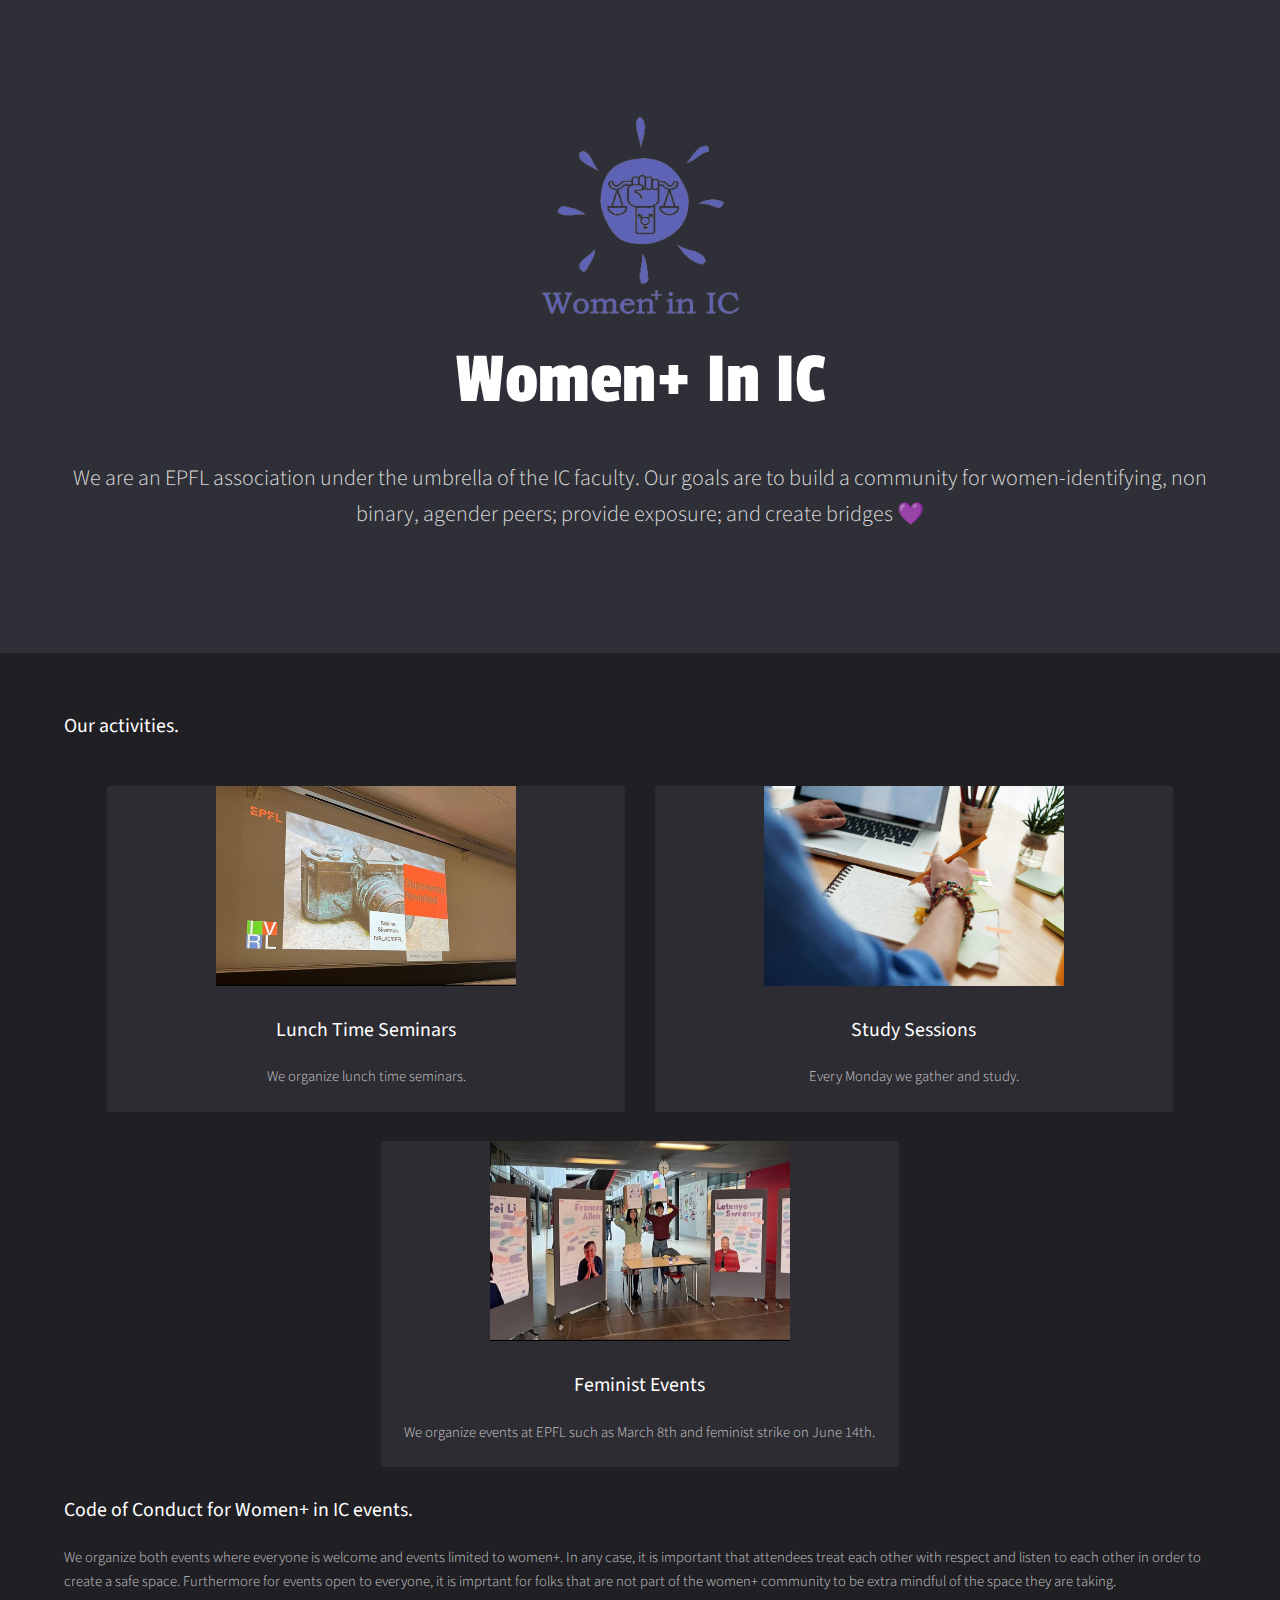
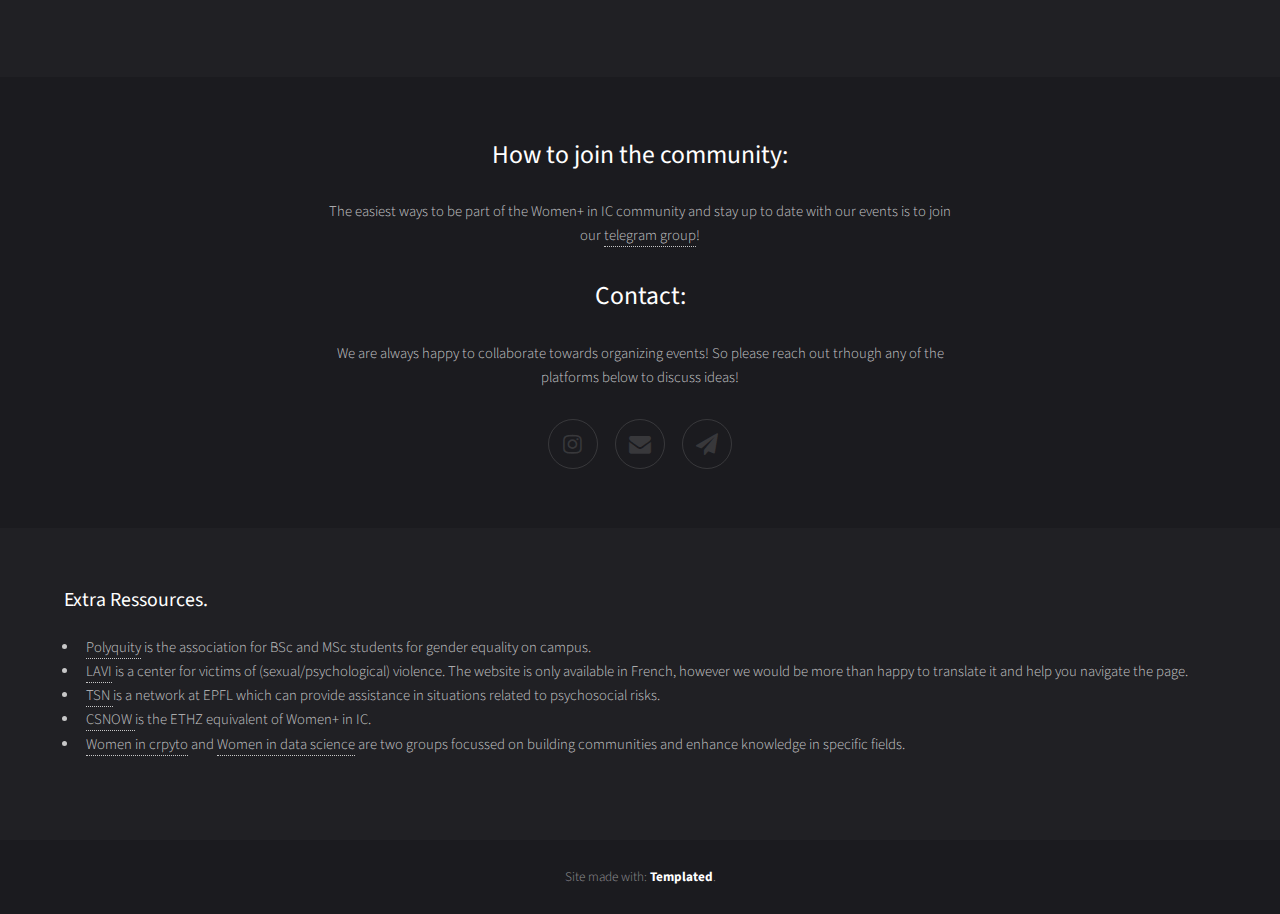
==== index.html @ 02fed432 "Update index.html" ====
<!DOCTYPE HTML>
<html><head>
	<title>Women+InIC</title><meta charset="utf-8"><meta name="robots" content="index, follow, max-image-preview:large, max-snippet:-1, max-video-preview:-1"><meta name="viewport" content="width=device-width, initial-scale=1"><link rel="stylesheet" href="assets/css/main.css"><link rel="icon" href="/images/logo_clear.png"></head><body id="top">

			<!-- Banner -->
			<!--
				To use a video as your background, set data-video to the name of your video without
				its extension (eg. images/banner). Your video must be available in both .mp4 and .webm
				formats to work correctly.
			-->
				<section id="banner"><div class="inner"> <!--"images/banner_wic"-->
						<header>
							<img src="images/logo_clear.png" alt="" width="200" height="200"> 
							<h1> Women+ In IC </h1>
							
							</br>
							<p>We are an EPFL association under the umbrella of the IC faculty. Our goals are to build a community for women-identifying, non binary, agender peers; provide exposure; and create bridges 💜<br></p>
						</header>
					</div>
				</section>
				
				<div id="main">
					<div class="inner">
						<h3>Our activities.</h3>
						</br>

						<div class="thumbnails">

							<div class="box">
								<img src="images/seminar.jpg" alt="" width="300" height="200">
								<div class="inner">
									<h3>Lunch Time Seminars</h3>
									<p>We organize lunch time seminars.</p>
								</div>
							</div>

							<div class="box">
								<img src="images/study.jpg" alt="" width="300" height="200">
								<div class="inner">
									<h3>Study Sessions</h3>
									<p>Every Monday we gather and study.</p>
								</div>
							</div>

							<div class="box">
								<img src="images/march8.jpg" alt="" width="300" height="200">
								<div class="inner">
									<h3>Feminist Events</h3>
									<p>We organize events at EPFL such as March 8th and feminist strike on June 14th.</p>
								</div>
							</div>
						</div>
					</div>
					<div class="inner">
						<h3>Code of Conduct for Women+ in IC events.</h3>
						<p>We organize both events where everyone is welcome and events limited to women+.
							In any case, it is important that attendees treat each other with respect and listen to each other in order to create a safe space.
							Furthermore for events open to everyone, it is imprtant for folks that are not part of the women+ community to be extra mindful of the space they are taking.</p>
						</br>
					</div>
				</div>

			<!-- Footer -->
				<footer id="footer"><div class="inner">
						<h2>How to join the community:</h2>
						<p>The easiest ways to be part of the Women+ in IC community and stay up to date with our events is to join our <a href=""> telegram group</a>!</p>

						<h2>Contact:</h2>						
						<p>We are always happy to collaborate towards organizing events! So please reach out trhough any of the platforms below to discuss ideas!</p>

						<ul class="icons">
							<li><a href="https://www.instagram.com/wic_epfl/" class="icon fa-instagram"><span class="label">Instagram</span></a></li>
							<li><a href="mailto:WomenInIC_committee@groupes.epfl.ch" class="icon fa-envelope"><span class="label">Email</span></a></li>
							<li><a href="https://t.me/women_in_ic" class="icon fa-paper-plane"><span class="label">Telegram</span></a></li>
						</ul></div>
				</footer>
			
			<div id="main">
				<div class="inner">
					<h3>Extra Ressources.</h3>
					<ul>
						<li>
							<a href="https://www.youtube.com/@polyquityepfl154/featured"> Polyquity</a> is the association for BSc and MSc students for gender equality on campus. 

						</li>
						<li>
							<a href="https://www.lausanne.ch/vie-pratique/aides-assurances-sociales/prestations-sociales/profa-centre-consultation-lavi.html"> LAVI</a> is a center for victims of (sexual/psychological) violence. The website is only available in French, however we would be more than happy to translate it and help you navigate the page.
						</li>
						<li>
							<a href="https://www.epfl.ch/about/respect/trust-and-support-network/"> TSN </a> is a network at EPFL which can provide assistance in situations related to psychosocial risks. 
						</li>
						<li>
							<a href="https://csnow.inf.ethz.ch/en/"> CSNOW </a> is the ETHZ equivalent of Women+ in IC.
						</li>
						<li> 
							<a href="https://www.womenincrypto.org/">Women in crpyto</a> and <a href="https://www.widsworldwide.org/">Women in data science</a> are two groups focussed on building communities and enhance knowledge in specific fields. 
						</li>
					</ul>
					
					</br>
				</div>
			</div>

			<div class="copyright">
				Site made with: <a href="https://templated.co/">Templated</a>.
			</div>

		<!-- Scripts -->
			<script src="assets/js/jquery.min.js"></script><script src="assets/js/jquery.scrolly.min.js"></script><script src="assets/js/jquery.poptrox.min.js"></script><script src="assets/js/skel.min.js"></script><script src="assets/js/util.js"></script><script src="assets/js/main.js"></script></body></html>
---- assets/css/main.css ----
@charset "UTF-8";
@import url(font-awesome.min.css);
@import url("https://fonts.googleapis.com/css?family=Source+Sans+Pro:300,400|Passion+One:400");

/*
	Full Motion by TEMPLATED
	templated.co @templatedco
	Released for free under the Creative Commons Attribution 3.0 license (templated.co/license)
*/

/* Reset */

	html, body, div, span, applet, object, iframe, h1, h2, h3, h4, h5, h6, p, blockquote, pre, a, abbr, acronym, address, big, cite, code, del, dfn, em, img, ins, kbd, q, s, samp, small, strike, strong, sub, sup, tt, var, b, u, i, center, dl, dt, dd, ol, ul, li, fieldset, form, label, legend, table, caption, tbody, tfoot, thead, tr, th, td, article, aside, canvas, details, embed, figure, figcaption, footer, header, hgroup, menu, nav, output, ruby, section, summary, time, mark, audio, video {
		margin: 0;
		padding: 0;
		border: 0;
		font-size: 100%;
		font: inherit;
		vertical-align: baseline;
	}
.image.fit img {
	width: 100%;
	height: auto;
}
	article, aside, details, figcaption, figure, footer, header, hgroup, menu, nav, section {
		display: block;
	}

	body {
		line-height: 1;
	}

	ol, ul {
		list-style: none;
	}

	blockquote, q {
		quotes: none;
	}

	blockquote:before, blockquote:after, q:before, q:after {
		content: '';
		content: none;
	}

	table {
		border-collapse: collapse;
		border-spacing: 0;
	}

	body {
		-webkit-text-size-adjust: none;
	}

/* Box Model */

	*, *:before, *:after {
		-moz-box-sizing: border-box;
		-webkit-box-sizing: border-box;
		box-sizing: border-box;
	}

/* Basic */

	@-ms-viewport {
		width: device-width;
	}

	body {
		-ms-overflow-style: scrollbar;
	}

	@media screen and (max-width: 480px) {

		html, body {
			min-width: 320px;
		}

	}

	body {
		background: #202024;
	}

		body.is-loading *, body.is-loading *:before, body.is-loading *:after {
			-moz-animation: none !important;
			-webkit-animation: none !important;
			-ms-animation: none !important;
			animation: none !important;
			-moz-transition: none !important;
			-webkit-transition: none !important;
			-ms-transition: none !important;
			transition: none !important;
		}

/* Type */

	body, input, select, textarea {
		color: rgba(255, 255, 255, 0.75);
		font-family: "Source Sans Pro", sans-serif;
		font-size: 14pt;
		font-weight: 300;
		line-height: 1.65;
	}

		@media screen and (max-width: 1680px) {

			body, input, select, textarea {
				font-size: 11pt;
			}

		}

		@media screen and (max-width: 1280px) {

			body, input, select, textarea {
				font-size: 11pt;
			}

		}

		@media screen and (max-width: 980px) {

			body, input, select, textarea {
				font-size: 12pt;
			}

		}

		@media screen and (max-width: 736px) {

			body, input, select, textarea {
				font-size: 12pt;
			}

		}

		@media screen and (max-width: 480px) {

			body, input, select, textarea {
				font-size: 12pt;
			}

		}

	a {
		-moz-transition: background-color 0.2s ease-in-out, color 0.2s ease-in-out;
		-webkit-transition: background-color 0.2s ease-in-out, color 0.2s ease-in-out;
		-ms-transition: background-color 0.2s ease-in-out, color 0.2s ease-in-out;
		transition: background-color 0.2s ease-in-out, color 0.2s ease-in-out;
		color: rgba(255, 255, 255, 0.75);
		text-decoration: none;
		border-bottom: 1px dotted;
		outline: 0;
	}

		a:hover {
			color: #FFF;
			border: none;
		}

	strong, b {
		color: #fff;
		font-weight: 400;
	}

	em, i {
		font-style: italic;
	}

	p {
		margin: 0 0 2em 0;
	}

	h1, h2, h3, h4, h5, h6 {
		color: #fff;
		font-weight: 400;
		line-height: 1.5;
		margin: 0 0 1em 0;
	}

		h1 a, h2 a, h3 a, h4 a, h5 a, h6 a {
			color: inherit;
			text-decoration: none;
		}

	h2 {
		font-size: 1.75em;
	}

	h3 {
		font-size: 1.35em;
	}

	h4 {
		font-size: 1.1em;
	}

	h5 {
		font-size: 0.9em;
	}

	h6 {
		font-size: 0.7em;
	}

	sub {
		font-size: 0.8em;
		position: relative;
		top: 0.5em;
	}

	sup {
		font-size: 0.8em;
		position: relative;
		top: -0.5em;
	}

	blockquote {
		border-left: solid 4px rgba(144, 144, 144, 0.25);
		font-style: italic;
		margin: 0 0 2em 0;
		padding: 0.5em 0 0.5em 2em;
	}

	code {
		background: rgba(144, 144, 144, 0.075);
		border-radius: 4px;
		border: solid 1px rgba(144, 144, 144, 0.25);
		font-family: "Courier New", monospace;
		font-size: 0.9em;
		margin: 0 0.25em;
		padding: 0.25em 0.65em;
	}

	pre {
		-webkit-overflow-scrolling: touch;
		font-family: "Courier New", monospace;
		font-size: 0.9em;
		margin: 0 0 2em 0;
	}

		pre code {
			display: block;
			line-height: 1.75;
			padding: 1em 1.5em;
			overflow-x: auto;
		}

	hr {
		border: 0;
		border-bottom: solid 1px rgba(144, 144, 144, 0.25);
		margin: 2em 0;
	}

		hr.major {
			margin: 3em 0;
		}

	.align-left {
		text-align: left;
	}

	.align-center {
		text-align: center;
	}

	.align-right {
		text-align: right;
	}

/* Section/Article */

	section.special, article.special {
		text-align: center;
	}

	header p {
		color: rgba(255, 255, 255, 0.5);
		position: relative;
		margin: 0 0 1.5em 0;
	}

	header h2 + p {
		font-size: 1.25em;
		margin-top: -1em;
	}

	header h3 + p {
		font-size: 1.1em;
		margin-top: -0.8em;
	}

	header h4 + p,
	header h5 + p,
	header h6 + p {
		font-size: 0.9em;
		margin-top: -0.6em;
	}

/* Box */

	.thumbnails {
		display: -moz-flex;
		display: -webkit-flex;
		display: -ms-flex;
		display: flex;
		-moz-align-items: stretch;
		-webkit-align-items: stretch;
		-ms-align-items: stretch;
		align-items: stretch;
		-moz-justify-content: center;
		-webkit-justify-content: center;
		-ms-justify-content: center;
		justify-content: center;
		-moz-flex-wrap: wrap;
		-webkit-flex-wrap: wrap;
		-ms-flex-wrap: wrap;
		flex-wrap: wrap;
	}

		.thumbnails .box {
			margin: 0 1em 2em 1em;
			width: 30%;
		}

			@media screen and (max-width: 1280px) {

				.thumbnails .box {
					width: 45%;
				}

			}

			@media screen and (max-width: 736px) {

				.thumbnails .box {
					width: 100%;
				}

			}

/* Form */

	form {
		margin: 0 0 2em 0;
	}

	label {
		color: #fff;
		display: block;
		font-size: 0.9em;
		font-weight: 400;
		margin: 0 0 1em 0;
	}

	input[type="text"],
	input[type="password"],
	input[type="email"],
	input[type="tel"],
	select,
	textarea {
		-moz-appearance: none;
		-webkit-appearance: none;
		-ms-appearance: none;
		appearance: none;
		background: rgba(144, 144, 144, 0.075);
		border-radius: 4px;
		border: none;
		border: solid 1px rgba(144, 144, 144, 0.25);
		color: inherit;
		display: block;
		outline: 0;
		padding: 0 1em;
		text-decoration: none;
		width: 100%;
	}

		input[type="text"]:invalid,
		input[type="password"]:invalid,
		input[type="email"]:invalid,
		input[type="tel"]:invalid,
		select:invalid,
		textarea:invalid {
			box-shadow: none;
		}

		input[type="text"]:focus,
		input[type="password"]:focus,
		input[type="email"]:focus,
		input[type="tel"]:focus,
		select:focus,
		textarea:focus {
			border-color: #ff8686;
			box-shadow: 0 0 0 1px #ff8686;
		}

	.select-wrapper {
		text-decoration: none;
		display: block;
		position: relative;
	}

		.select-wrapper:before {
			content: "";
			-moz-osx-font-smoothing: grayscale;
			-webkit-font-smoothing: antialiased;
			font-family: FontAwesome;
			font-style: normal;
			font-weight: normal;
			text-transform: none !important;
		}

		.select-wrapper:before {
			color: rgba(144, 144, 144, 0.25);
			display: block;
			height: 2.75em;
			line-height: 2.75em;
			pointer-events: none;
			position: absolute;
			right: 0;
			text-align: center;
			top: 0;
			width: 2.75em;
		}

		.select-wrapper select::-ms-expand {
			display: none;
		}

	input[type="text"],
	input[type="password"],
	input[type="email"],
	select {
		height: 2.75em;
	}

	textarea {
		padding: 0.75em 1em;
	}

	input[type="checkbox"],
	input[type="radio"] {
		-moz-appearance: none;
		-webkit-appearance: none;
		-ms-appearance: none;
		appearance: none;
		display: block;
		float: left;
		margin-right: -2em;
		opacity: 0;
		width: 1em;
		z-index: -1;
	}

		input[type="checkbox"] + label,
		input[type="radio"] + label {
			text-decoration: none;
			color: rgba(255, 255, 255, 0.75);
			cursor: pointer;
			display: inline-block;
			font-size: 1em;
			font-weight: 300;
			padding-left: 2.4em;
			padding-right: 0.75em;
			position: relative;
		}

			input[type="checkbox"] + label:before,
			input[type="radio"] + label:before {
				-moz-osx-font-smoothing: grayscale;
				-webkit-font-smoothing: antialiased;
				font-family: FontAwesome;
				font-style: normal;
				font-weight: normal;
				text-transform: none !important;
			}

			input[type="checkbox"] + label:before,
			input[type="radio"] + label:before {
				background: rgba(144, 144, 144, 0.075);
				border-radius: 4px;
				border: solid 1px rgba(144, 144, 144, 0.25);
				content: '';
				display: inline-block;
				height: 1.65em;
				left: 0;
				line-height: 1.58125em;
				position: absolute;
				text-align: center;
				top: 0;
				width: 1.65em;
			}

		input[type="checkbox"]:checked + label:before,
		input[type="radio"]:checked + label:before {
			background: #ff8686;
			border-color: #ff8686;
			color: #ffffff;
			content: '\f00c';
		}

		input[type="checkbox"]:focus + label:before,
		input[type="radio"]:focus + label:before {
			border-color: #ff8686;
			box-shadow: 0 0 0 1px #ff8686;
		}

	input[type="checkbox"] + label:before {
		border-radius: 4px;
	}

	input[type="radio"] + label:before {
		border-radius: 100%;
	}

	::-webkit-input-placeholder {
		color: rgba(255, 255, 255, 0.5) !important;
		opacity: 1.0;
	}

	:-moz-placeholder {
		color: rgba(255, 255, 255, 0.5) !important;
		opacity: 1.0;
	}

	::-moz-placeholder {
		color: rgba(255, 255, 255, 0.5) !important;
		opacity: 1.0;
	}

	:-ms-input-placeholder {
		color: rgba(255, 255, 255, 0.5) !important;
		opacity: 1.0;
	}

	.formerize-placeholder {
		color: rgba(255, 255, 255, 0.5) !important;
		opacity: 1.0;
	}

/* Box */

	.box {
		border-radius: 4px;
		margin-bottom: 2em;
		background: #2c2c32;
		text-align: center;
	}

		.box > :last-child,
		.box > :last-child > :last-child,
		.box > :last-child > :last-child > :last-child {
			margin-bottom: 0;
		}

		.box .image.fit {
			margin: 0;
		}

		.box .image img {
			border-radius: 4px 4px 0 0;
		}

		.box .inner {
			padding: 1.5em;
			width: 100% !important;
		}

			@media screen and (max-width: 480px) {

				.box .inner {
					padding: 1em;
				}

			}

		.box.alt {
			border: 0;
			border-radius: 0;
			padding: 0;
		}

/* Icon */

	.icon {
		text-decoration: none;
		border-bottom: none;
		position: relative;
	}

		.icon:before {
			-moz-osx-font-smoothing: grayscale;
			-webkit-font-smoothing: antialiased;
			font-family: FontAwesome;
			font-style: normal;
			font-weight: normal;
			text-transform: none !important;
		}

		.icon > .label {
			display: none;
		}

/* Image */

	.image {
		border-radius: 4px;
		border: 0;
		display: inline-block;
		position: relative;
	}

		.image img {
			border-radius: 4px;
			display: block;
		}

		.image.left, .image.right {
			max-width: 40%;
		}

			.image.left img, .image.right img {
				width: 100%;
			}

		.image.left {
			float: left;
			padding: 0 1.5em 1em 0;
			top: 0.25em;
		}

		.image.right {
			float: right;
			padding: 0 0 1em 1.5em;
			top: 0.25em;
		}

		.image.fit {
			display: block;
			margin: 0 0 2em 0;
			width: 100%;
		}

			.image.fit img {
				width: 100%;
			}

		.image.main {
			display: block;
			margin: 0 0 3em 0;
			width: 100%;
		}

			.image.main img {
				width: 100%;
			}

/* List */

	ol {
		list-style: decimal;
		margin: 0 0 2em 0;
		padding-left: 1.25em;
	}

		ol li {
			padding-left: 0.25em;
		}

	ul {
		list-style: disc;
		margin: 0 0 2em 0;
		padding-left: 1em;
	}

		ul li {
			padding-left: 0.5em;
		}

		ul.alt {
			list-style: none;
			padding-left: 0;
		}

			ul.alt li {
				border-top: solid 1px rgba(144, 144, 144, 0.25);
				padding: 0.5em 0;
			}

				ul.alt li:first-child {
					border-top: 0;
					padding-top: 0;
				}

		ul.icons {
			cursor: default;
			list-style: none;
			padding-left: 0;
		}

			ul.icons li {
				display: inline-block;
				text-align: center;
				padding-left: 0;
				padding-right: 1em;
			}

				ul.icons li a {
					display: block;
					border-radius: 100%;
					margin: 0;
					padding: 0.5em;
					border: solid 1px rgba(144, 144, 144, 0.25);
					color: rgba(144, 144, 144, 0.25);
				}

					ul.icons li a:before {
						font-size: 1.5em;
						display: block;
						width: 1.5em;
						height: 1.5em;
						line-height: 1.5em;
					}

					ul.icons li a:hover {
						background-color: #202024;
						color: #FFF;
					}

				ul.icons li:last-child {
					padding-right: 0;
				}

		ul.actions {
			cursor: default;
			list-style: none;
			padding-left: 0;
		}

			ul.actions li {
				display: inline-block;
				padding: 0 1em 0 0;
				vertical-align: middle;
			}

				ul.actions li:last-child {
					padding-right: 0;
				}

			ul.actions.small li {
				padding: 0 0.5em 0 0;
			}

			ul.actions.vertical li {
				display: block;
				padding: 1em 0 0 0;
			}

				ul.actions.vertical li:first-child {
					padding-top: 0;
				}

				ul.actions.vertical li > * {
					margin-bottom: 0;
				}

			ul.actions.vertical.small li {
				padding: 0.5em 0 0 0;
			}

				ul.actions.vertical.small li:first-child {
					padding-top: 0;
				}

			ul.actions.fit {
				display: table;
				margin-left: -1em;
				padding: 0;
				table-layout: fixed;
				width: calc(100% + 1em);
			}

				ul.actions.fit li {
					display: table-cell;
					padding: 0 0 0 1em;
				}

					ul.actions.fit li > * {
						margin-bottom: 0;
					}

				ul.actions.fit.small {
					margin-left: -0.5em;
					width: calc(100% + 0.5em);
				}

					ul.actions.fit.small li {
						padding: 0 0 0 0.5em;
					}

			@media screen and (max-width: 480px) {

				ul.actions {
					margin: 0 0 2em 0;
				}

					ul.actions li {
						padding: 1em 0 0 0;
						display: block;
						text-align: center;
						width: 100%;
					}

						ul.actions li:first-child {
							padding-top: 0;
						}

						ul.actions li > * {
							width: 100%;
							margin: 0 !important;
						}

							ul.actions li > *.icon:before {
								margin-left: -2em;
							}

					ul.actions.small li {
						padding: 0.5em 0 0 0;
					}

						ul.actions.small li:first-child {
							padding-top: 0;
						}

			}

	dl {
		margin: 0 0 2em 0;
	}

		dl dt {
			display: block;
			font-weight: 400;
			margin: 0 0 1em 0;
		}

		dl dd {
			margin-left: 2em;
		}

/* Table */

	.table-wrapper {
		-webkit-overflow-scrolling: touch;
		overflow-x: auto;
	}

	table {
		margin: 0 0 2em 0;
		width: 100%;
	}

		table tbody tr {
			border: solid 1px rgba(144, 144, 144, 0.25);
			border-left: 0;
			border-right: 0;
		}

			table tbody tr:nth-child(2n + 1) {
				background-color: rgba(144, 144, 144, 0.075);
			}

		table td {
			padding: 0.75em 0.75em;
		}

		table th {
			color: #fff;
			font-size: 0.9em;
			font-weight: 400;
			padding: 0 0.75em 0.75em 0.75em;
			text-align: left;
		}

		table thead {
			border-bottom: solid 2px rgba(144, 144, 144, 0.25);
		}

		table tfoot {
			border-top: solid 2px rgba(144, 144, 144, 0.25);
		}

		table.alt {
			border-collapse: separate;
		}

			table.alt tbody tr td {
				border: solid 1px rgba(144, 144, 144, 0.25);
				border-left-width: 0;
				border-top-width: 0;
			}

				table.alt tbody tr td:first-child {
					border-left-width: 1px;
				}

			table.alt tbody tr:first-child td {
				border-top-width: 1px;
			}

			table.alt thead {
				border-bottom: 0;
			}

			table.alt tfoot {
				border-top: 0;
			}

/* Button */

	input[type="submit"],
	input[type="reset"],
	input[type="button"],
	button,
	.button {
		-moz-appearance: none;
		-webkit-appearance: none;
		-ms-appearance: none;
		appearance: none;
		-moz-transition: background-color 0.2s ease-in-out, color 0.2s ease-in-out;
		-webkit-transition: background-color 0.2s ease-in-out, color 0.2s ease-in-out;
		-ms-transition: background-color 0.2s ease-in-out, color 0.2s ease-in-out;
		transition: background-color 0.2s ease-in-out, color 0.2s ease-in-out;
		background-color: #70c7be;
		border-radius: 4px;
		border: 0;
		color: #ffffff !important;
		cursor: pointer;
		display: inline-block;
		font-weight: 400;
		height: 2.85em;
		line-height: 2.95em;
		padding: 0 1.5em;
		text-align: center;
		text-decoration: none;
		white-space: nowrap;
	}

		input[type="submit"]:hover,
		input[type="reset"]:hover,
		input[type="button"]:hover,
		button:hover,
		.button:hover {
			background-color: #82cec6;
		}

		input[type="submit"]:active,
		input[type="reset"]:active,
		input[type="button"]:active,
		button:active,
		.button:active {
			background-color: #5ec0b6;
		}

		input[type="submit"].icon,
		input[type="reset"].icon,
		input[type="button"].icon,
		button.icon,
		.button.icon {
			padding-left: 1.35em;
		}

			input[type="submit"].icon:before,
			input[type="reset"].icon:before,
			input[type="button"].icon:before,
			button.icon:before,
			.button.icon:before {
				margin-right: 0.5em;
			}

		input[type="submit"].fit,
		input[type="reset"].fit,
		input[type="button"].fit,
		button.fit,
		.button.fit {
			display: block;
			margin: 0 0 1em 0;
			width: 100%;
		}

		input[type="submit"].small,
		input[type="reset"].small,
		input[type="button"].small,
		button.small,
		.button.small {
			font-size: 0.8em;
		}

		input[type="submit"].big,
		input[type="reset"].big,
		input[type="button"].big,
		button.big,
		.button.big {
			font-size: 1.35em;
		}

		input[type="submit"].disabled, input[type="submit"]:disabled,
		input[type="reset"].disabled,
		input[type="reset"]:disabled,
		input[type="button"].disabled,
		input[type="button"]:disabled,
		button.disabled,
		button:disabled,
		.button.disabled,
		.button:disabled {
			background-color: rgba(255, 255, 255, 0.75) !important;
			box-shadow: inset 0 -0.15em 0 0 rgba(0, 0, 0, 0.15);
			color: #202024 !important;
			cursor: default;
			opacity: 0.25;
		}

		input[type="submit"].style2,
		input[type="reset"].style2,
		input[type="button"].style2,
		button.style2,
		.button.style2 {
			background-color: #7f92cf;
		}

			input[type="submit"].style2:hover,
			input[type="reset"].style2:hover,
			input[type="button"].style2:hover,
			button.style2:hover,
			.button.style2:hover {
				background-color: #92a2d6;
			}

			input[type="submit"].style2:active,
			input[type="reset"].style2:active,
			input[type="button"].style2:active,
			button.style2:active,
			.button.style2:active {
				background-color: #6c82c8;
			}

		input[type="submit"].style3,
		input[type="reset"].style3,
		input[type="button"].style3,
		button.style3,
		.button.style3 {
			background-color: #9d7ed0;
		}

			input[type="submit"].style3:hover,
			input[type="reset"].style3:hover,
			input[type="button"].style3:hover,
			button.style3:hover,
			.button.style3:hover {
				background-color: #ab91d7;
			}

			input[type="submit"].style3:active,
			input[type="reset"].style3:active,
			input[type="button"].style3:active,
			button.style3:active,
			.button.style3:active {
				background-color: #8f6bc9;
			}

		@media screen and (max-width: 480px) {

			input[type="submit"],
			input[type="reset"],
			input[type="button"],
			button,
			.button {
				padding: 0;
			}

		}

/* Poptrox */

	.poptrox-popup {
		-moz-box-sizing: content-box;
		-webkit-box-sizing: content-box;
		-ms-box-sizing: content-box;
		box-sizing: content-box;
		background: #000;
		box-shadow: 0 0.5em 3em 0 rgba(0, 0, 0, 0.25);
		border-radius: 4px;
		padding: 2em;
		overflow: hidden;
	}

		.poptrox-popup .closer {
			-moz-transition: opacity 0.2s ease-in-out;
			-webkit-transition: opacity 0.2s ease-in-out;
			-ms-transition: opacity 0.2s ease-in-out;
			transition: opacity 0.2s ease-in-out;
			text-decoration: none;
			position: absolute;
			top: .5em;
			right: .5em;
			z-index: 11000;
			-webkit-tap-highlight-color: rgba(255, 255, 255, 0);
			white-space: nowrap;
			text-indent: 2em;
			overflow: hidden;
			width: 2em;
			height: 2em;
			display: block;
		}

			.poptrox-popup .closer:before {
				content: "\f00d";
				-moz-osx-font-smoothing: grayscale;
				-webkit-font-smoothing: antialiased;
				font-family: FontAwesome;
				font-style: normal;
				font-weight: normal;
				text-transform: none !important;
				display: block;
				position: relative;
				text-indent: 0;
				border-radius: 100%;
				box-shadow: inset 0 0 0 1px rgba(255, 255, 255, 0.25);
				color: #ffffff !important;
				width: 2em;
				height: 2em;
				line-height: 2em;
			}

		.poptrox-popup:hover .closer {
			opacity: 0.5;
		}

		.poptrox-popup:hover .closer:hover {
			opacity: 1.0;
		}

		@media screen and (max-width: 736px) {

			.poptrox-popup {
				padding: 0;
			}

				.poptrox-popup .closer {
					display: none !important;
				}

		}

/* Banner */

	#banner {
		-moz-align-items: center;
		-webkit-align-items: center;
		-ms-align-items: center;
		align-items: center;
		display: -moz-flex;
		display: -webkit-flex;
		display: -ms-flex;
		display: flex;
		-moz-justify-content: center;
		-webkit-justify-content: center;
		-ms-justify-content: center;
		justify-content: center;
		padding: 8em 4em 6em 4em;
		min-height: 70vh;
		/*background-image: url("../../images/banner.jpg");*/
		background-position: center;
		background-size: cover;
		background-repeat: no-repeat;
		border-top: 0;
		position: relative;
		text-align: center;
		overflow: hidden;
	}

		#banner .inner {
			text-align: center;
			position: relative;
			z-index: 2;
		}

		#banner h1 {
			color: #fff;
			font-size: 5em;
			font-weight: 400;
			font-family: 'Passion One', cursive;
			margin: 0;
		}

			@media screen and (max-width: 980px) {

				#banner h1 {
					font-size: 5em;
				}

			}

			@media screen and (max-width: 736px) {

				#banner h1 {
					font-size: 3em;
				}

			}

		#banner p {
			color: rgba(255, 255, 255, 0.85);
			font-size: 1.5em;
			font-weight: 300;
		}

			@media screen and (max-width: 980px) {

				#banner p {
					font-size: 1.5em;
				}

			}

			@media screen and (max-width: 480px) {

				#banner p {
					font-size: 1.25em;
				}

			}

		#banner a {
			color: rgba(255, 255, 255, 0.75);
			text-decoration: none;
			border-bottom: 1px dotted;
		}

			#banner a:hover {
				color: #FFF;
				border: none;
			}

		#banner .more {
			background-image: url("images/arrow.svg");
			background-position: center 1.35em;
			background-repeat: no-repeat;
			background-size: auto;
			border: 1px solid #fff;
			border-radius: 100%;
			color: rgba(255, 255, 255, 0.75);
			display: block;
			height: 4em;
			text-indent: 4em;
			overflow: hidden;
			white-space: nowrap;
			width: 4em;
			z-index: 2;
			margin: 0 auto 2em auto;
		}

			#banner .more:hover {
				background-color: rgba(255, 255, 255, 0.05);
				border: 1px solid #fff;
				color: #FFF;
			}

		#banner video {
			-moz-transform: translateX(50%) translateY(50%);
			-webkit-transform: translateX(50%) translateY(50%);
			-ms-transform: translateX(50%) translateY(50%);
			transform: translateX(50%) translateY(50%);
			position: absolute;
			bottom: 50%;
			right: 50%;
			width: auto;
			height: auto;
			min-width: 100%;
			min-height: 100%;
			overflow: hidden;
		}

		#banner:before {
			-moz-transition: opacity 3s ease;
			-webkit-transition: opacity 3s ease;
			-ms-transition: opacity 3s ease;
			transition: opacity 3s ease;
			-moz-transition-delay: 1s;
			-webkit-transition-delay: 1s;
			-ms-transition-delay: 1s;
			transition-delay: 1s;
			content: '';
			background-color: #42424f;
			display: block;
			height: 100%;
			left: 0;
			opacity: 0.45;
			position: absolute;
			top: 0;
			width: 100%;
			z-index: 1;
		}

		@media screen and (max-width: 1280px) {

			#banner video {
				display: none;
			}

		}

		@media screen and (max-width: 980px) {

			#banner br {
				display: none;
			}

		}

		@media screen and (max-width: 736px) {

			#banner {
				min-height: 0;
				padding: 6em 2em 4em 2em;
			}

				#banner br {
					display: none;
				}

		}

		body.is-loading #banner:before {
			opacity: 1;
		}

/* Main */

	#main {
		padding: 4em 0 2em 0;
	}

		@media screen and (max-width: 736px) {

			#main {
				padding: 3em 0 1em 0;
			}

		}

		#main .inner {
			width: 90%;
			max-width: 80em;
			margin: 0 auto;
		}

			@media screen and (max-width: 480px) {

				#main .inner {
					width: 95%;
				}

			}

/* Footer */

	#footer {
		padding: 4em 0 2em 0;
		background-color: #1b1b1f;
		text-align: center;
	}

		#footer .inner {
			width: 50%;
			margin: 0 auto;
		}

			@media screen and (max-width: 980px) {

				#footer .inner {
					width: 75%;
				}

			}

			@media screen and (max-width: 480px) {

				#footer .inner {
					width: 90%;
				}

			}

		#footer .copyright {
			color: rgba(255, 255, 255, 0.5);
			font-size: 0.9em;
			margin: 0 0 2em 0;
			padding: 0;
			text-align: center;
		}
.copyright {
	background-color: #1b1b1f;
	color: rgba(255, 255, 255, 0.5);
	font-size: 0.9em;
	padding: 2em 0 2em 0;
	text-align: center;
}
.copyright a {
	color:white;
	border-bottom: none;
	font-weight: 700;
	text-decoration: none;
}

		@media screen and (max-width: 736px) {

			#footer {
				padding: 3em 0 1em 0;
			}

		}
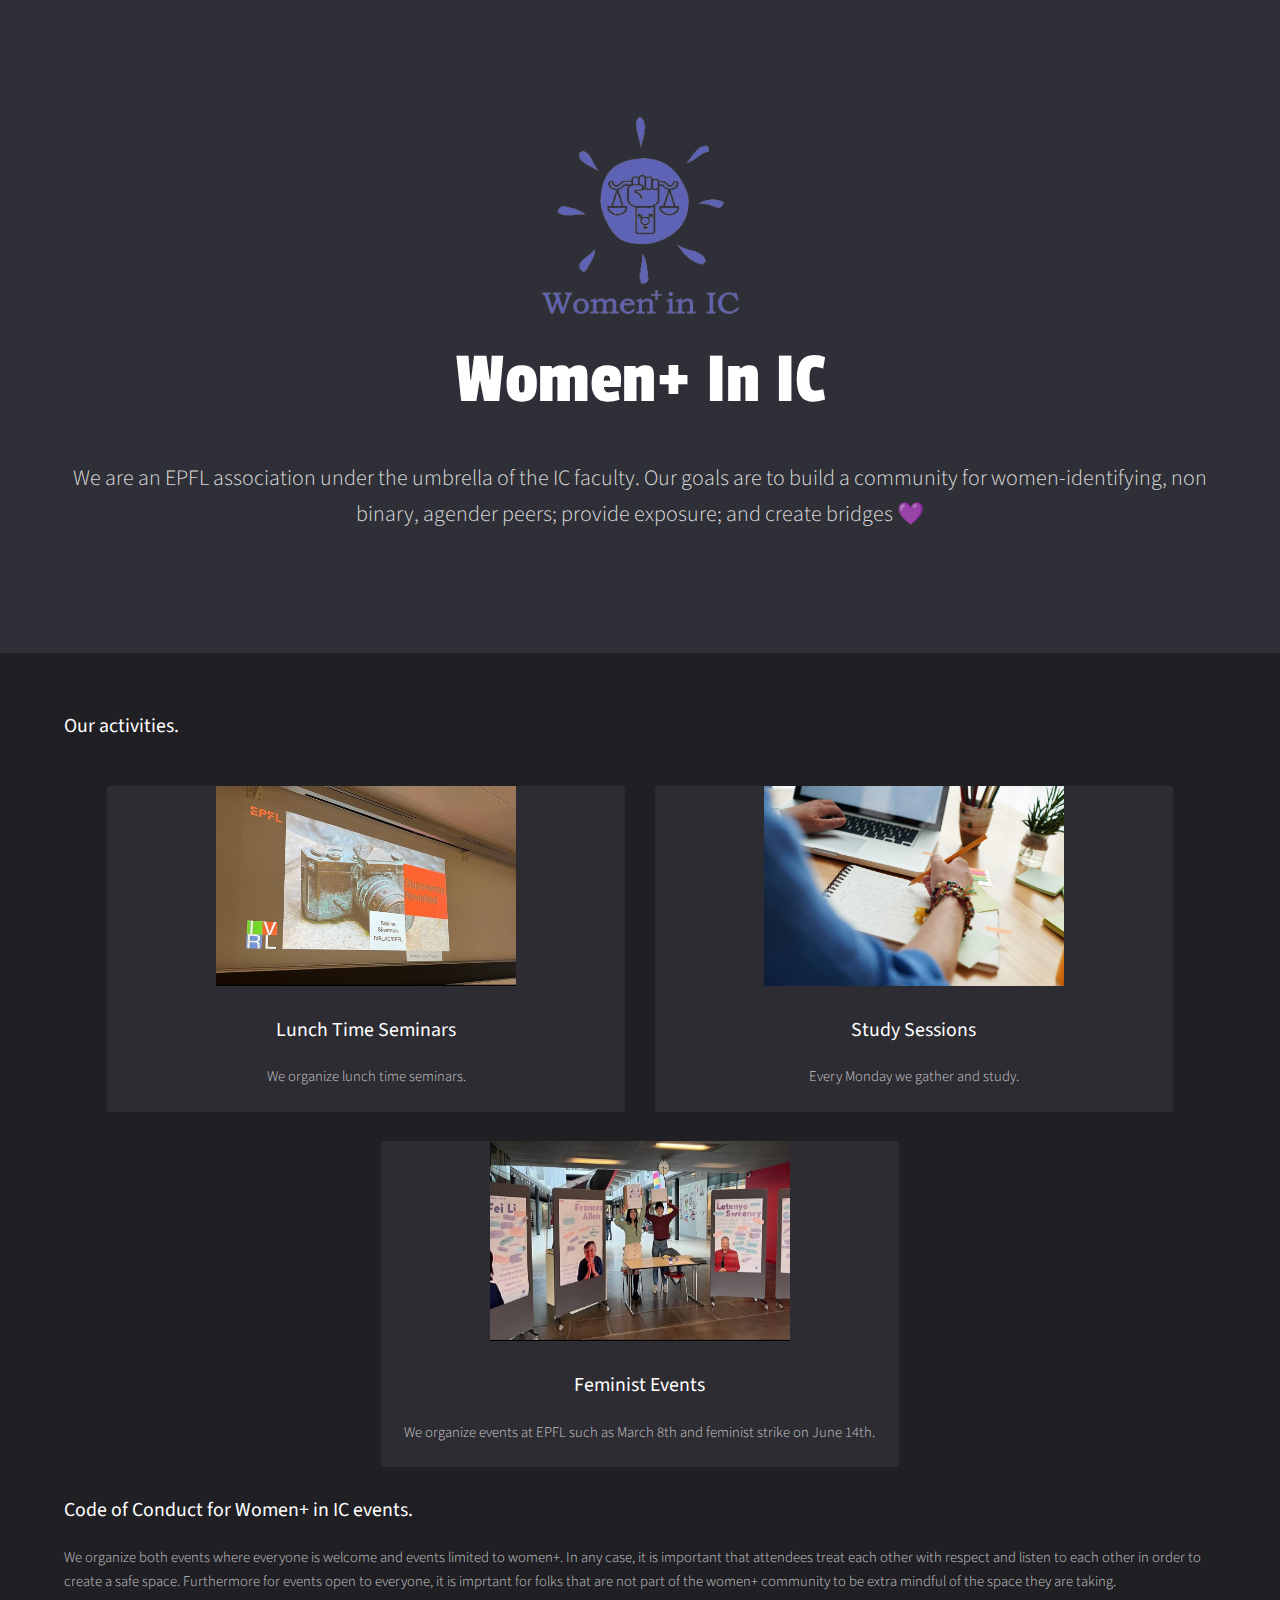
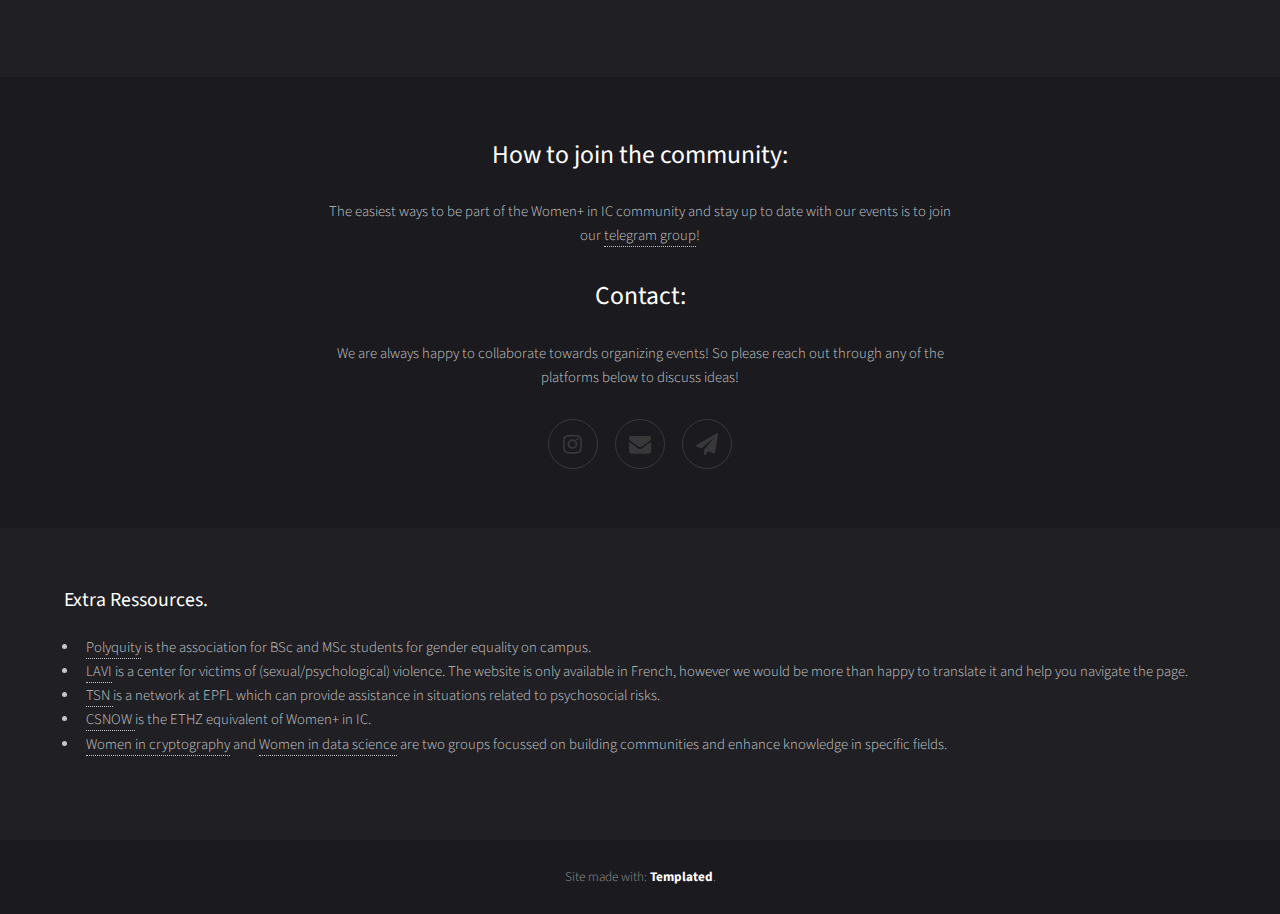
==== commit 8d9cd920: "Update index.html" ====
--- a/index.html
+++ b/index.html
@@ -66,7 +66,7 @@
 						<p>The easiest ways to be part of the Women+ in IC community and stay up to date with our events is to join our <a href=""> telegram group</a>!</p>
 
 						<h2>Contact:</h2>						
-						<p>We are always happy to collaborate towards organizing events! So please reach out trhough any of the platforms below to discuss ideas!</p>
+						<p>We are always happy to collaborate towards organizing events! So please reach out through any of the platforms below to discuss ideas!</p>
 
 						<ul class="icons">
 							<li><a href="https://www.instagram.com/wic_epfl/" class="icon fa-instagram"><span class="label">Instagram</span></a></li>
@@ -93,7 +93,7 @@
 							<a href="https://csnow.inf.ethz.ch/en/"> CSNOW </a> is the ETHZ equivalent of Women+ in IC.
 						</li>
 						<li> 
-							<a href="https://www.womenincrypto.org/">Women in crpyto</a> and <a href="https://www.widsworldwide.org/">Women in data science</a> are two groups focussed on building communities and enhance knowledge in specific fields. 
+							<a href="https://www.womenincryptography.com">Women in cryptography</a> and <a href="https://www.widsworldwide.org/">Women in data science</a> are two groups focussed on building communities and enhance knowledge in specific fields. 
 						</li>
 					</ul>
 					
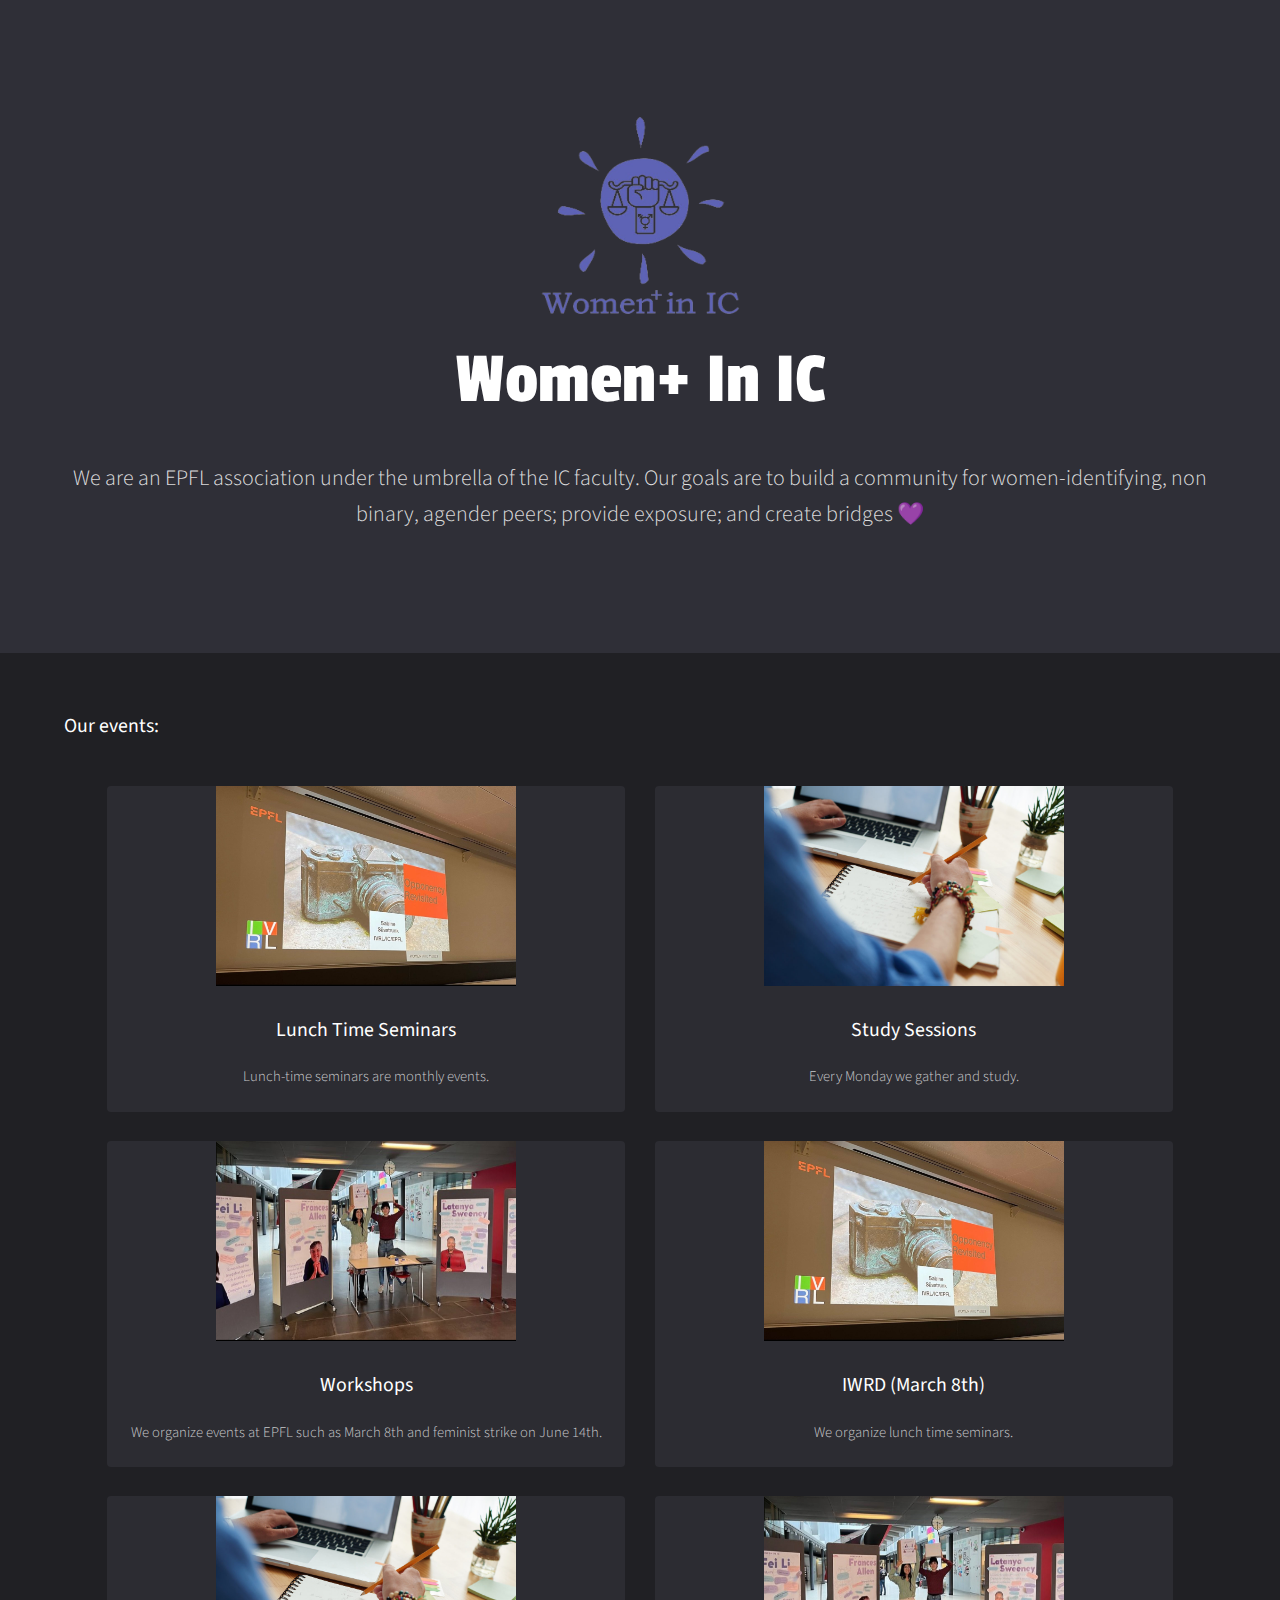
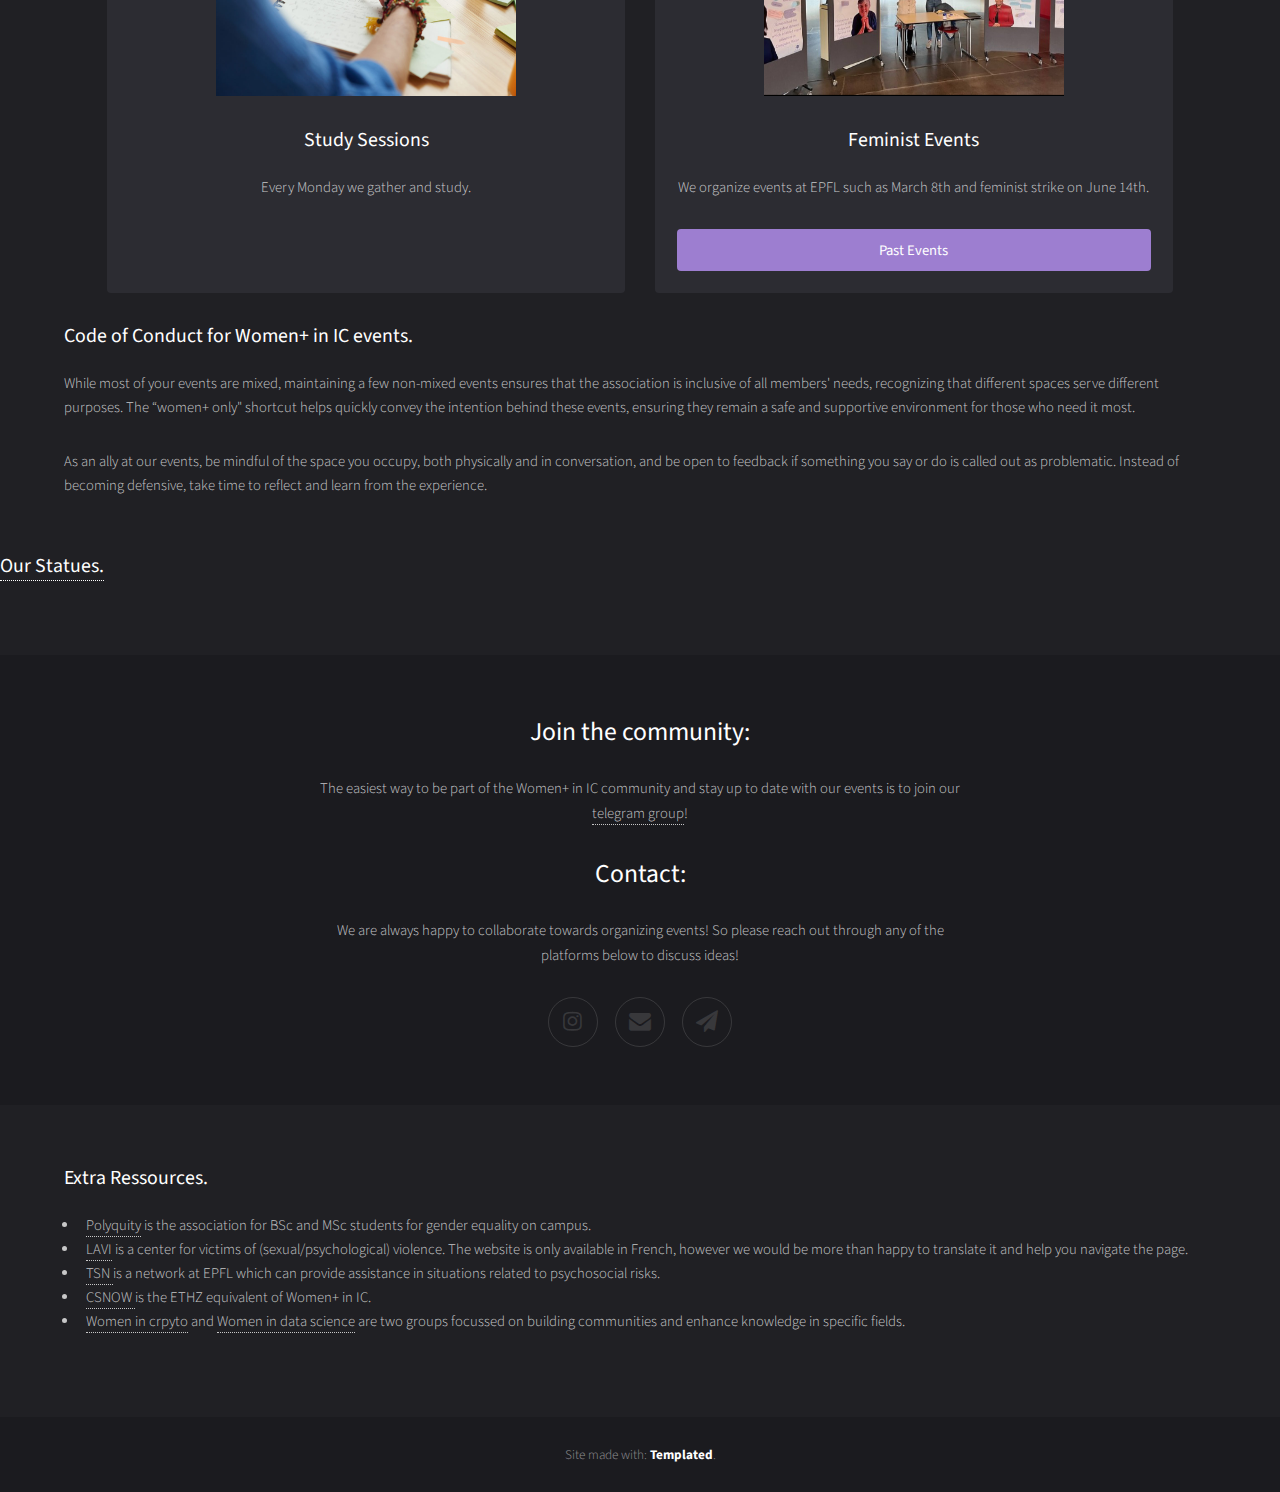
==== commit 05c7aaf1: "Update index.html" ====
--- a/index.html
+++ b/index.html
@@ -1,6 +1,5 @@
 <!DOCTYPE HTML>
-<html><head>
-	<title>Women+InIC</title><meta charset="utf-8"><meta name="robots" content="index, follow, max-image-preview:large, max-snippet:-1, max-video-preview:-1"><meta name="viewport" content="width=device-width, initial-scale=1"><link rel="stylesheet" href="assets/css/main.css"><link rel="icon" href="/images/logo_clear.png"></head><body id="top">
+<html><head><title>Women+InIC</title><meta charset="utf-8"><meta name="robots" content="index, follow, max-image-preview:large, max-snippet:-1, max-video-preview:-1"><meta name="viewport" content="width=device-width, initial-scale=1"><link rel="stylesheet" href="assets/css/main.css"></head><body id="top">
 
 			<!-- Banner -->
 			<!--
@@ -21,7 +20,7 @@
 				
 				<div id="main">
 					<div class="inner">
-						<h3>Our activities.</h3>
+						<h3>Our events:</h3>
 						</br>
 
 						<div class="thumbnails">
@@ -30,7 +29,34 @@
 								<img src="images/seminar.jpg" alt="" width="300" height="200">
 								<div class="inner">
 									<h3>Lunch Time Seminars</h3>
+									<p>Lunch-time seminars are monthly events.</p>
+									<!-- <a href="seminars.html" class="button fit" >Past Events</a>-->
+								</div>
+							</div>
+
+							<div class="box">
+								<img src="images/study.jpg" alt="" width="300" height="200">
+								<div class="inner">
+									<h3>Study Sessions</h3>
+									<p>Every Monday we gather and study.</p>
+								</div>
+							</div>
+
+							<div class="box">
+								<img src="images/march8.jpg" alt="" width="300" height="200">
+								<div class="inner">
+									<h3>Workshops</h3>
+									<p>We organize events at EPFL such as March 8th and feminist strike on June 14th.</p>
+									<!-- <a href="seminars.html" class="button style3 fit" >Past Events</a> -->
+								</div>
+							</div>
+
+							<div class="box">
+								<img src="images/seminar.jpg" alt="" width="300" height="200">
+								<div class="inner">
+									<h3>IWRD (March 8th)</h3>
 									<p>We organize lunch time seminars.</p>
+									<!-- <a href="seminars.html" class="button fit" >Past Events</a> -->
 								</div>
 							</div>
 
@@ -47,23 +73,31 @@
 								<div class="inner">
 									<h3>Feminist Events</h3>
 									<p>We organize events at EPFL such as March 8th and feminist strike on June 14th.</p>
+									<a href="seminars.html" class="button style3 fit" >Past Events</a>
 								</div>
 							</div>
 						</div>
 					</div>
 					<div class="inner">
 						<h3>Code of Conduct for Women+ in IC events.</h3>
-						<p>We organize both events where everyone is welcome and events limited to women+.
-							In any case, it is important that attendees treat each other with respect and listen to each other in order to create a safe space.
-							Furthermore for events open to everyone, it is imprtant for folks that are not part of the women+ community to be extra mindful of the space they are taking.</p>
+						<p>While most of your events are mixed, maintaining a few non-mixed events ensures that the association is inclusive of all members' needs, recognizing that different spaces serve different purposes. The “women+ only" shortcut helps quickly convey the intention behind these events, ensuring they remain a safe and supportive environment for those who need it most.</p>
+
+						<p> As an ally at our events, be mindful of the space you occupy, both physically and in conversation, and be open to feedback if something you say or do is called out as problematic. Instead of becoming defensive, take time to reflect and learn from the experience.</p>
+						</br>
+					</div>
+
+					<div class="inner"></div>
+						<h3> <a href="https://docs.google.com/document/d/1mZkTGUrnYFBHcNkw5uYR2iY0ew9zEhxHEqycgmAf9rc/edit?usp=sharing">Our Statues.</a></h3>
 						</br>
 					</div>
 				</div>
 
+				
+
 			<!-- Footer -->
 				<footer id="footer"><div class="inner">
-						<h2>How to join the community:</h2>
-						<p>The easiest ways to be part of the Women+ in IC community and stay up to date with our events is to join our <a href=""> telegram group</a>!</p>
+						<h2>Join the community: </h2>
+						<p>The easiest way to be part of the Women+ in IC community and stay up to date with our events is to join our <a href=""> telegram group</a>!</p>
 
 						<h2>Contact:</h2>						
 						<p>We are always happy to collaborate towards organizing events! So please reach out through any of the platforms below to discuss ideas!</p>
@@ -71,7 +105,7 @@
 						<ul class="icons">
 							<li><a href="https://www.instagram.com/wic_epfl/" class="icon fa-instagram"><span class="label">Instagram</span></a></li>
 							<li><a href="mailto:WomenInIC_committee@groupes.epfl.ch" class="icon fa-envelope"><span class="label">Email</span></a></li>
-							<li><a href="https://t.me/women_in_ic" class="icon fa-paper-plane"><span class="label">Telegram</span></a></li>
+							<li><a href="https://t.me/+UaM-G3EYPQM2MjBk" class="icon fa-paper-plane"><span class="label">Telegram</span></a></li>
 						</ul></div>
 				</footer>
 			
@@ -93,7 +127,7 @@
 							<a href="https://csnow.inf.ethz.ch/en/"> CSNOW </a> is the ETHZ equivalent of Women+ in IC.
 						</li>
 						<li> 
-							<a href="https://www.womenincryptography.com">Women in cryptography</a> and <a href="https://www.widsworldwide.org/">Women in data science</a> are two groups focussed on building communities and enhance knowledge in specific fields. 
+							<a href="https://www.womenincrypto.org/">Women in crpyto</a> and <a href="https://www.widsworldwide.org/">Women in data science</a> are two groups focussed on building communities and enhance knowledge in specific fields. 
 						</li>
 					</ul>
 					
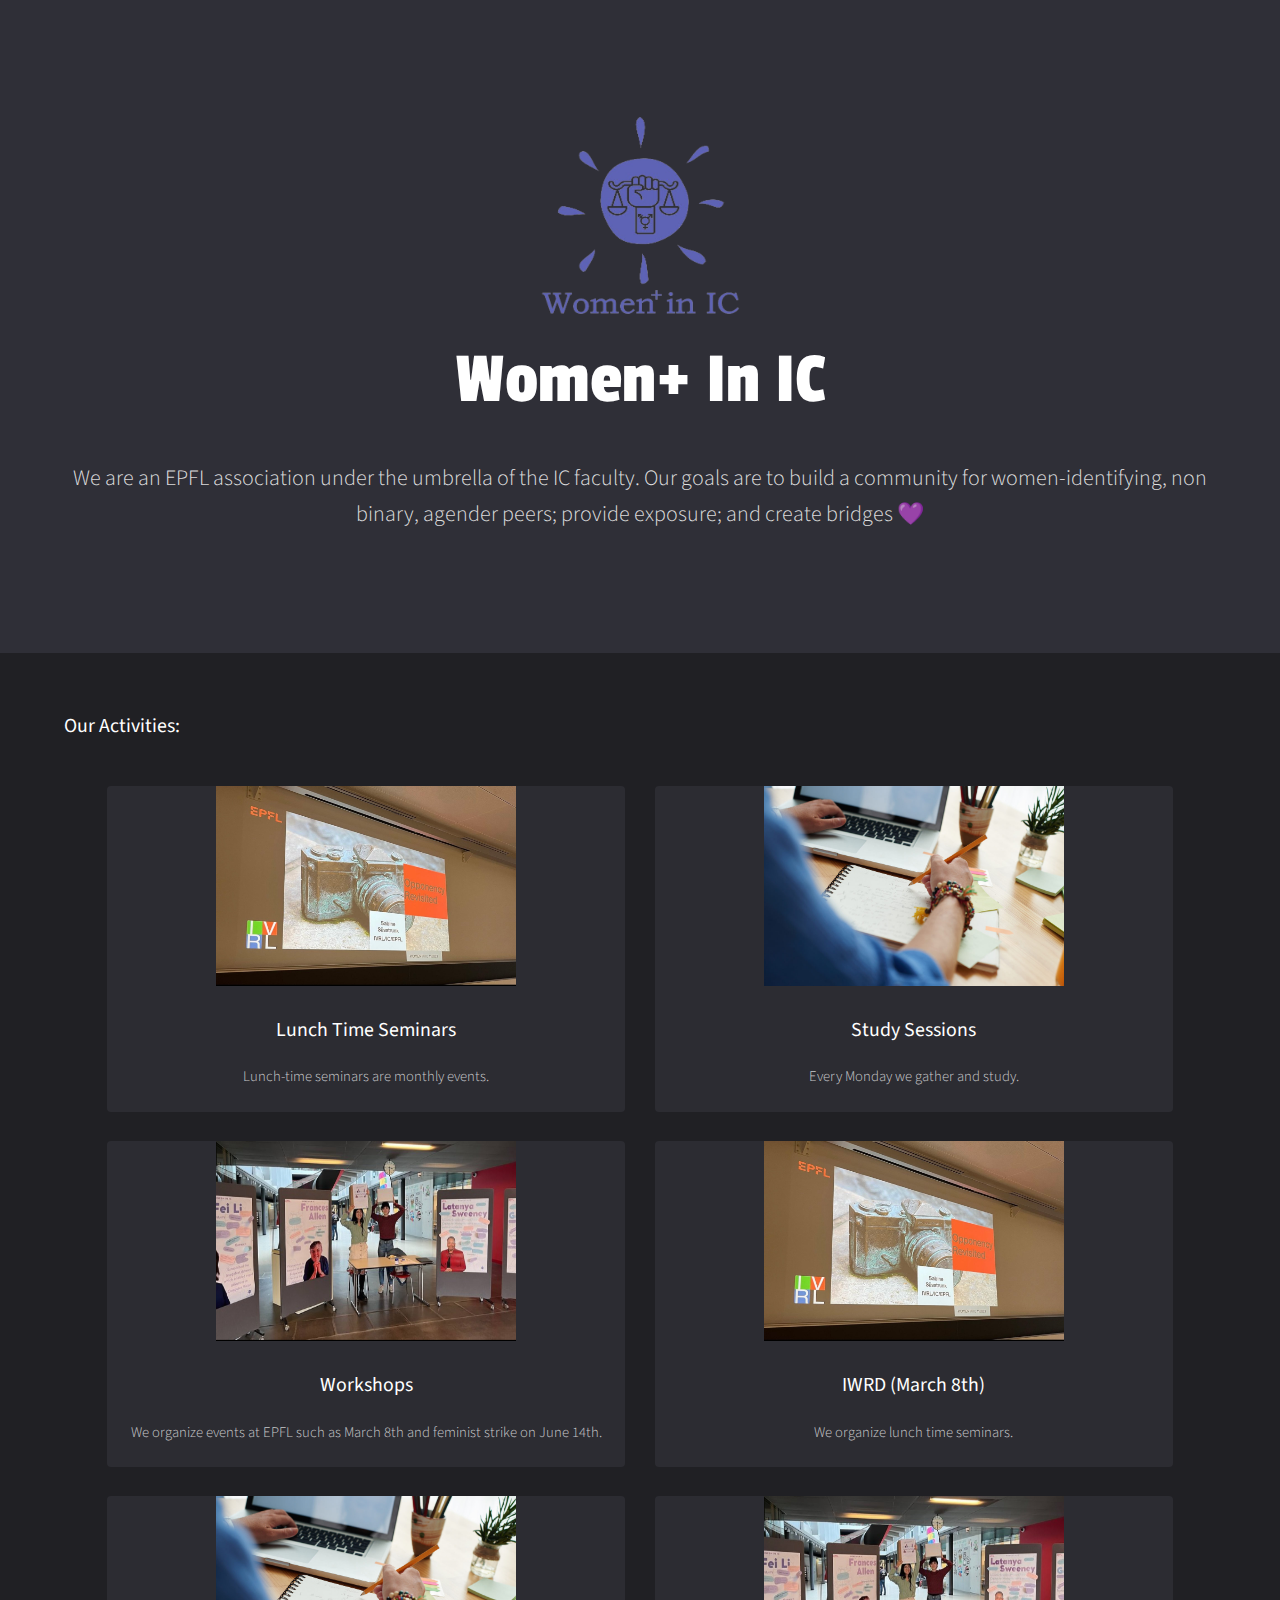
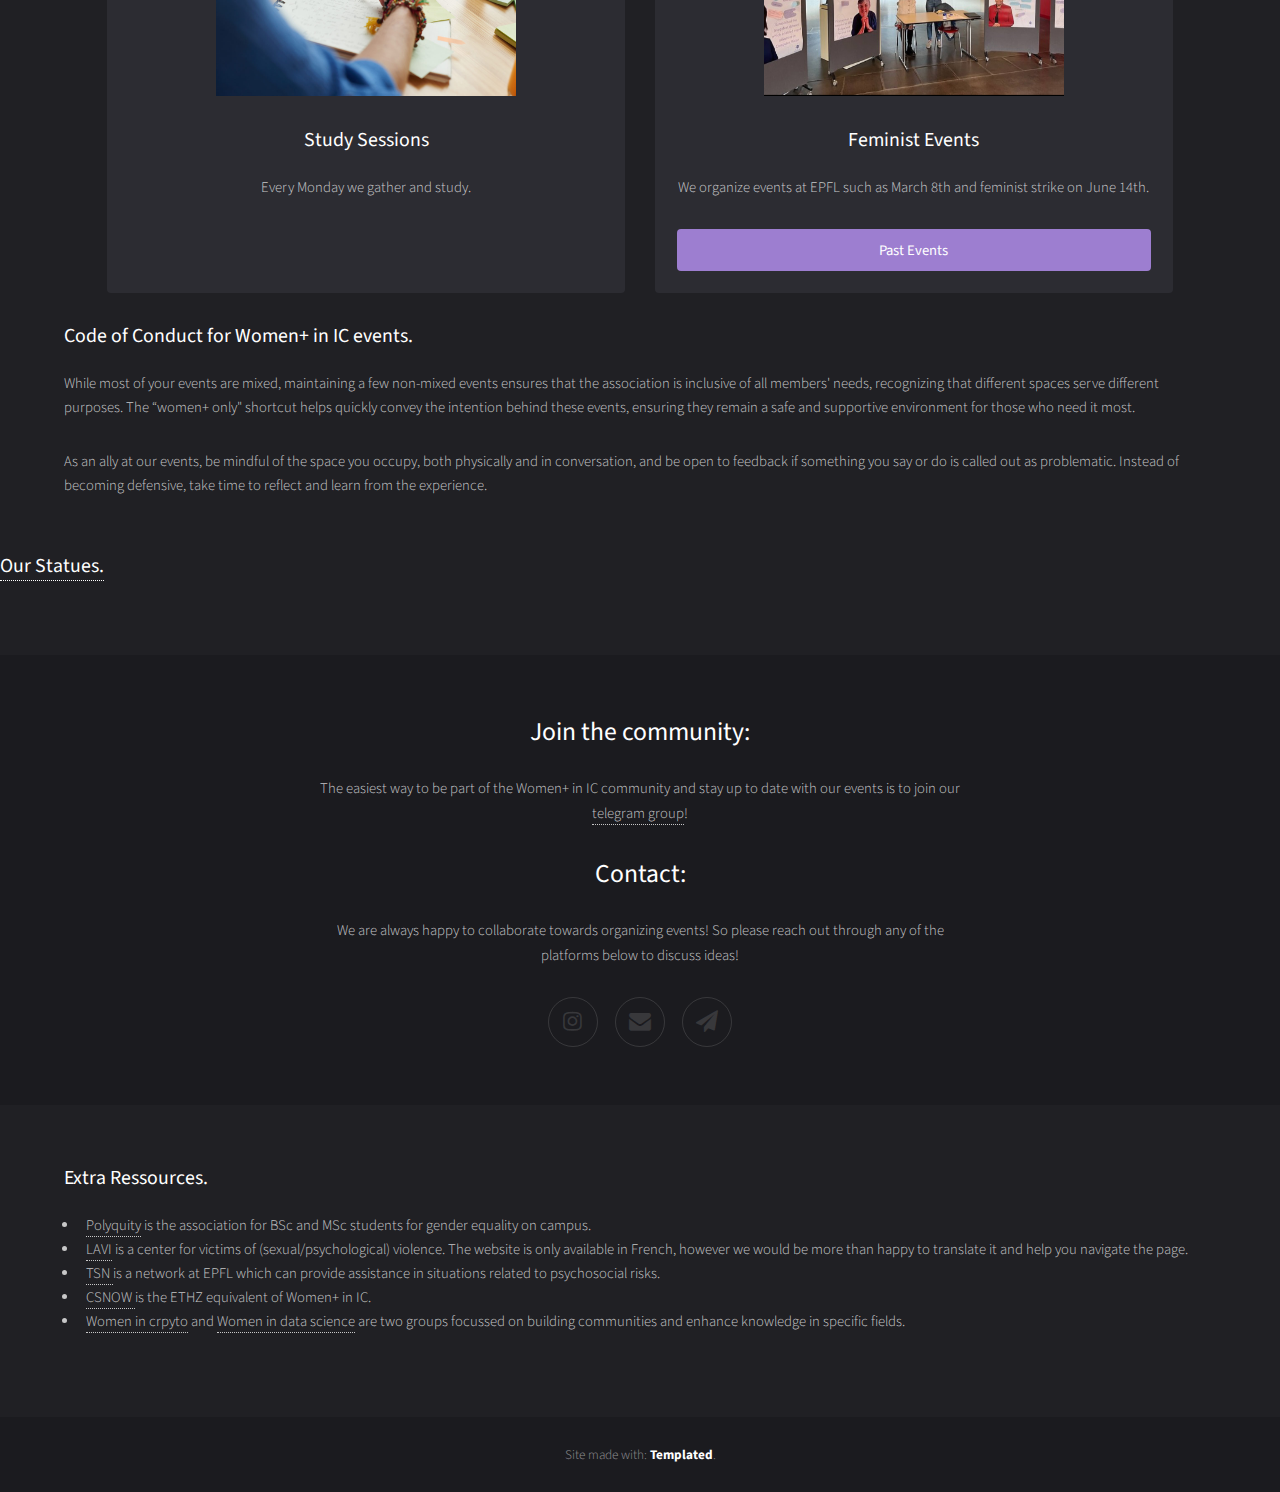
==== commit 0a07afa4: "Update index.html" ====
--- a/index.html
+++ b/index.html
@@ -20,7 +20,7 @@
 				
 				<div id="main">
 					<div class="inner">
-						<h3>Our events:</h3>
+						<h3>Our Activities:</h3>
 						</br>
 
 						<div class="thumbnails">
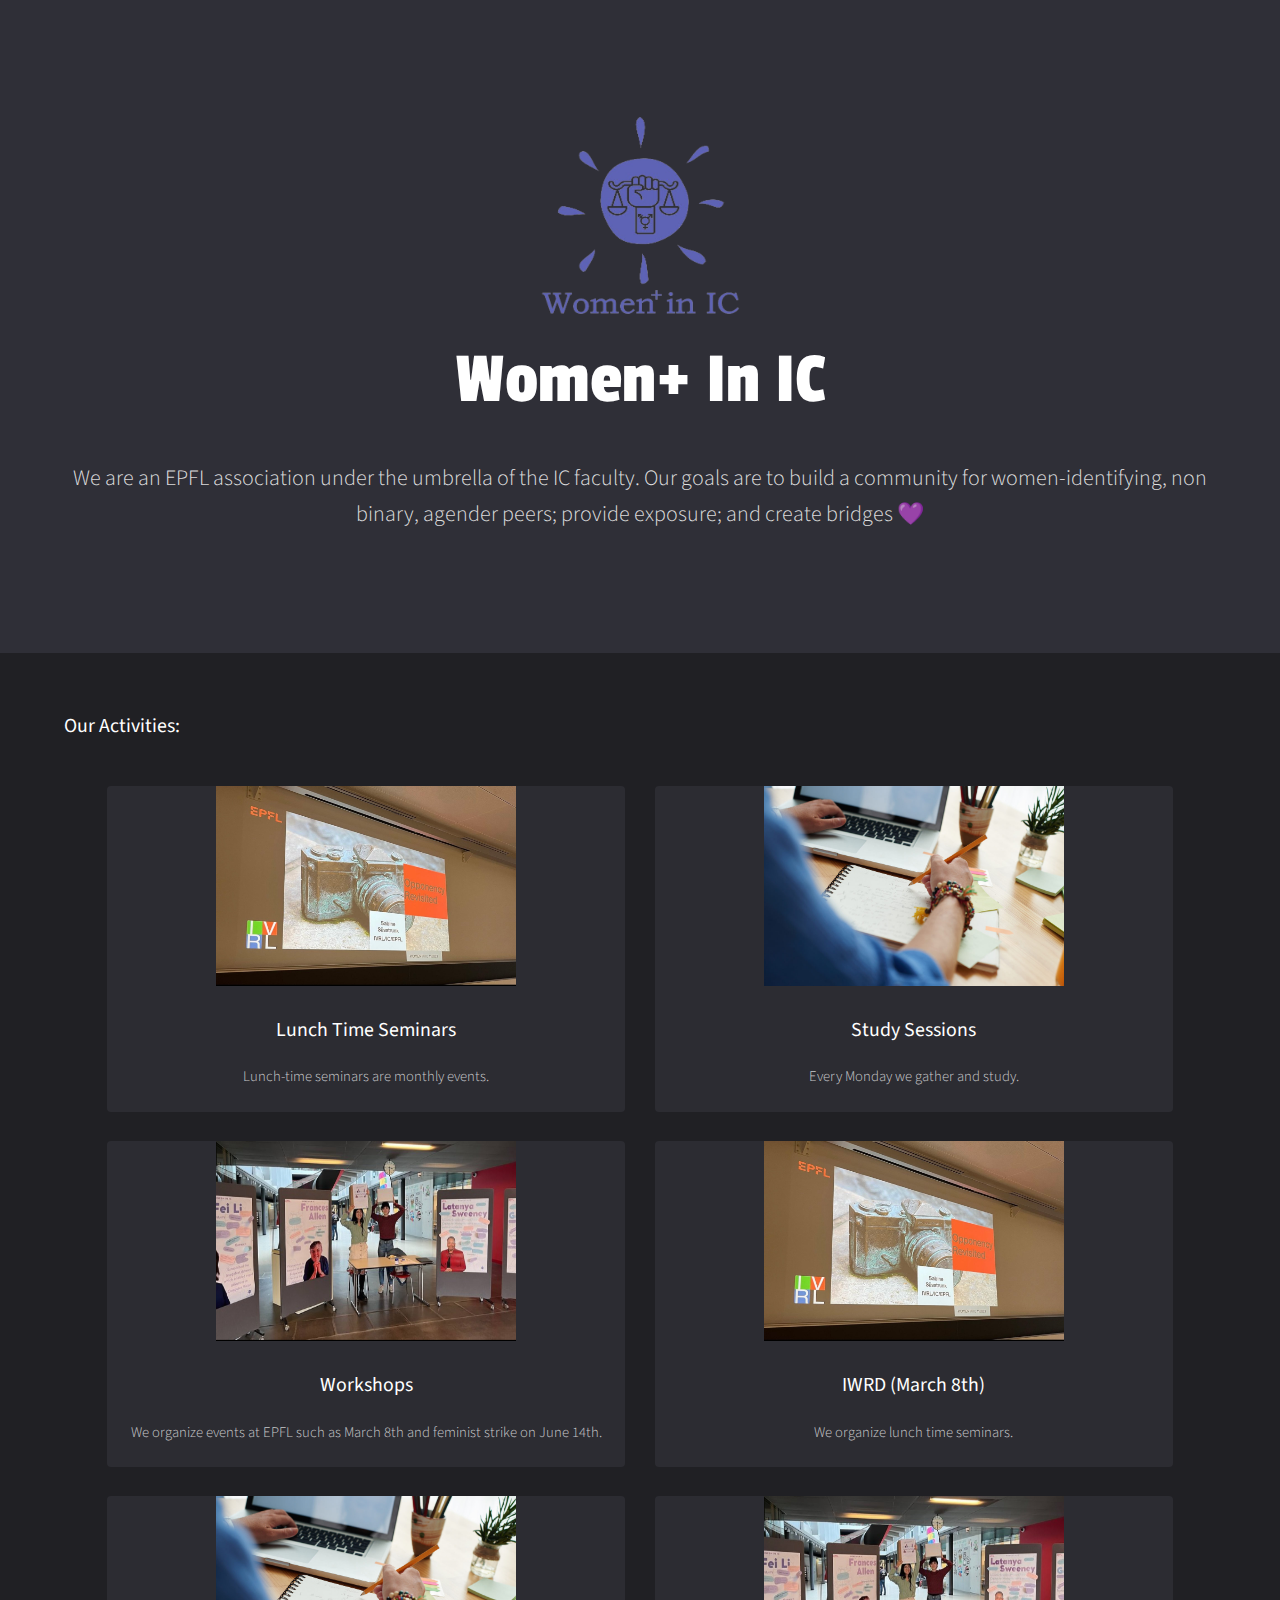
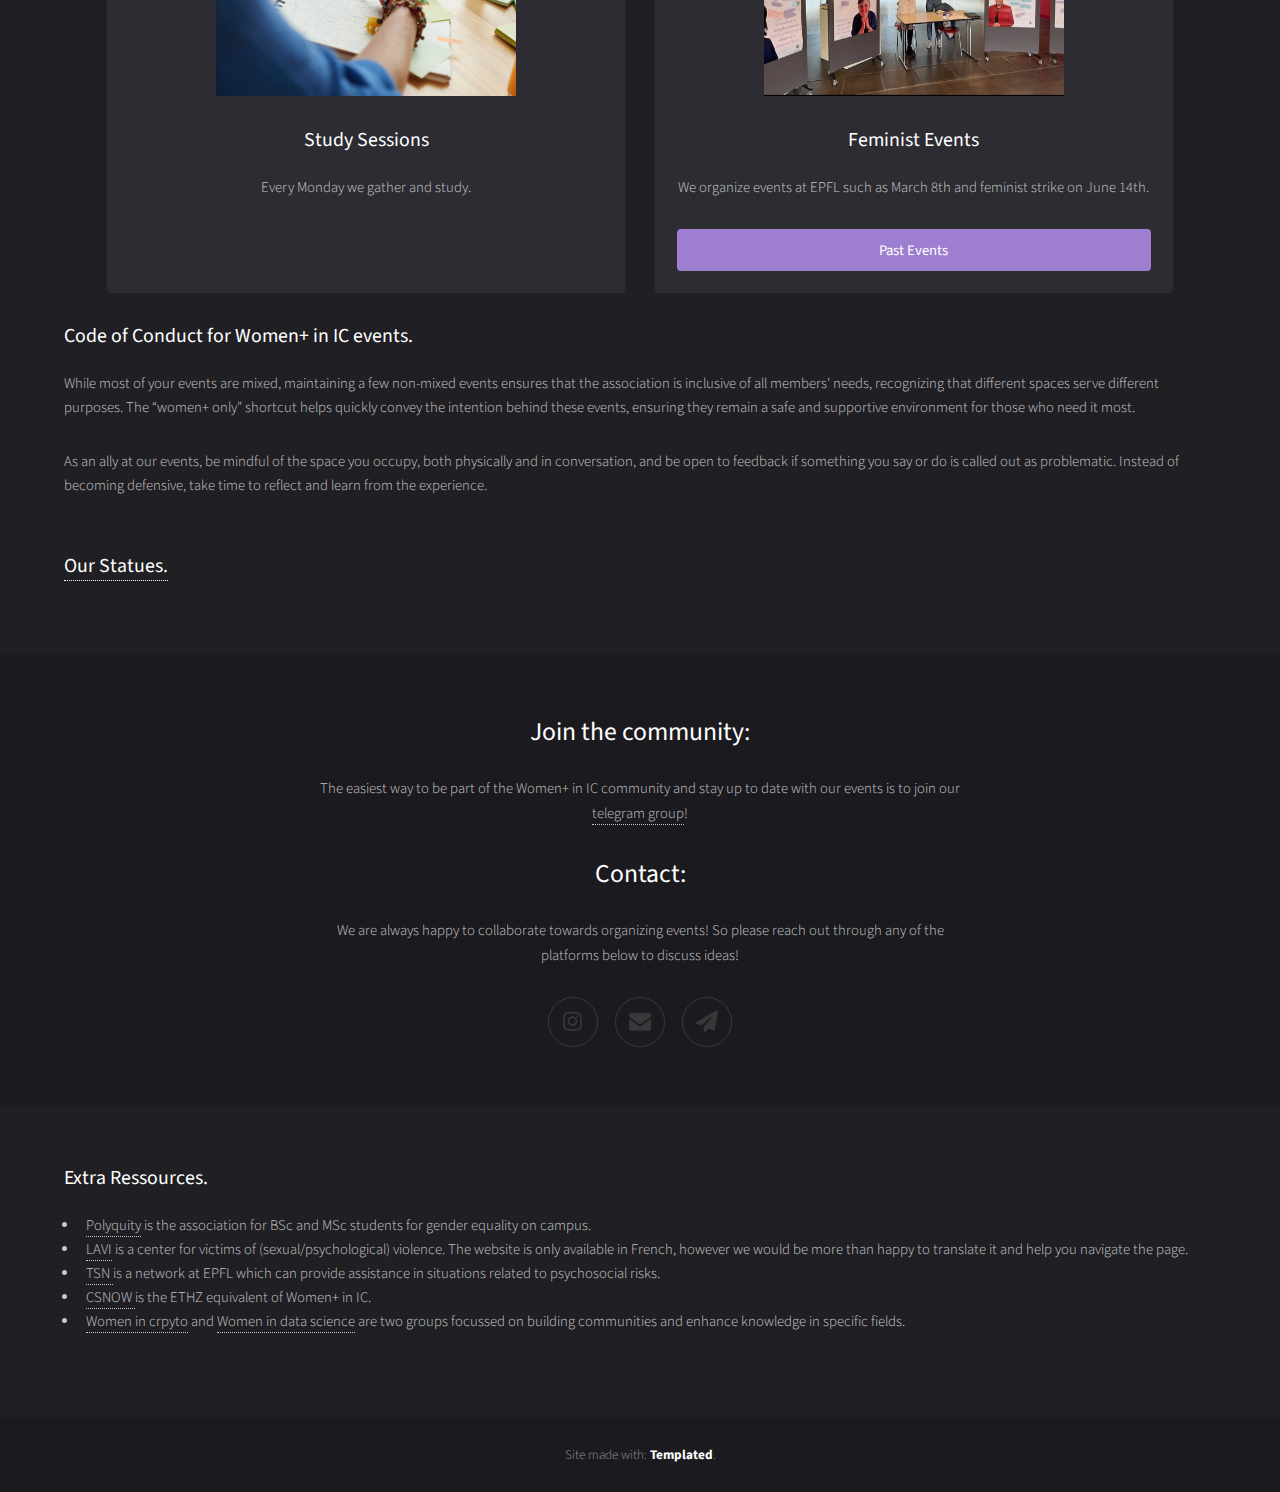
==== commit dd774c4e: "Update index.html" ====
--- a/index.html
+++ b/index.html
@@ -86,8 +86,8 @@
 						</br>
 					</div>
 
-					<div class="inner"></div>
-						<h3> <a href="https://docs.google.com/document/d/1mZkTGUrnYFBHcNkw5uYR2iY0ew9zEhxHEqycgmAf9rc/edit?usp=sharing">Our Statues.</a></h3>
+					<div class="inner">
+						<h3> <a href="statutes.pdf" target="_blank">Our Statues.</a></h3>
 						</br>
 					</div>
 				</div>
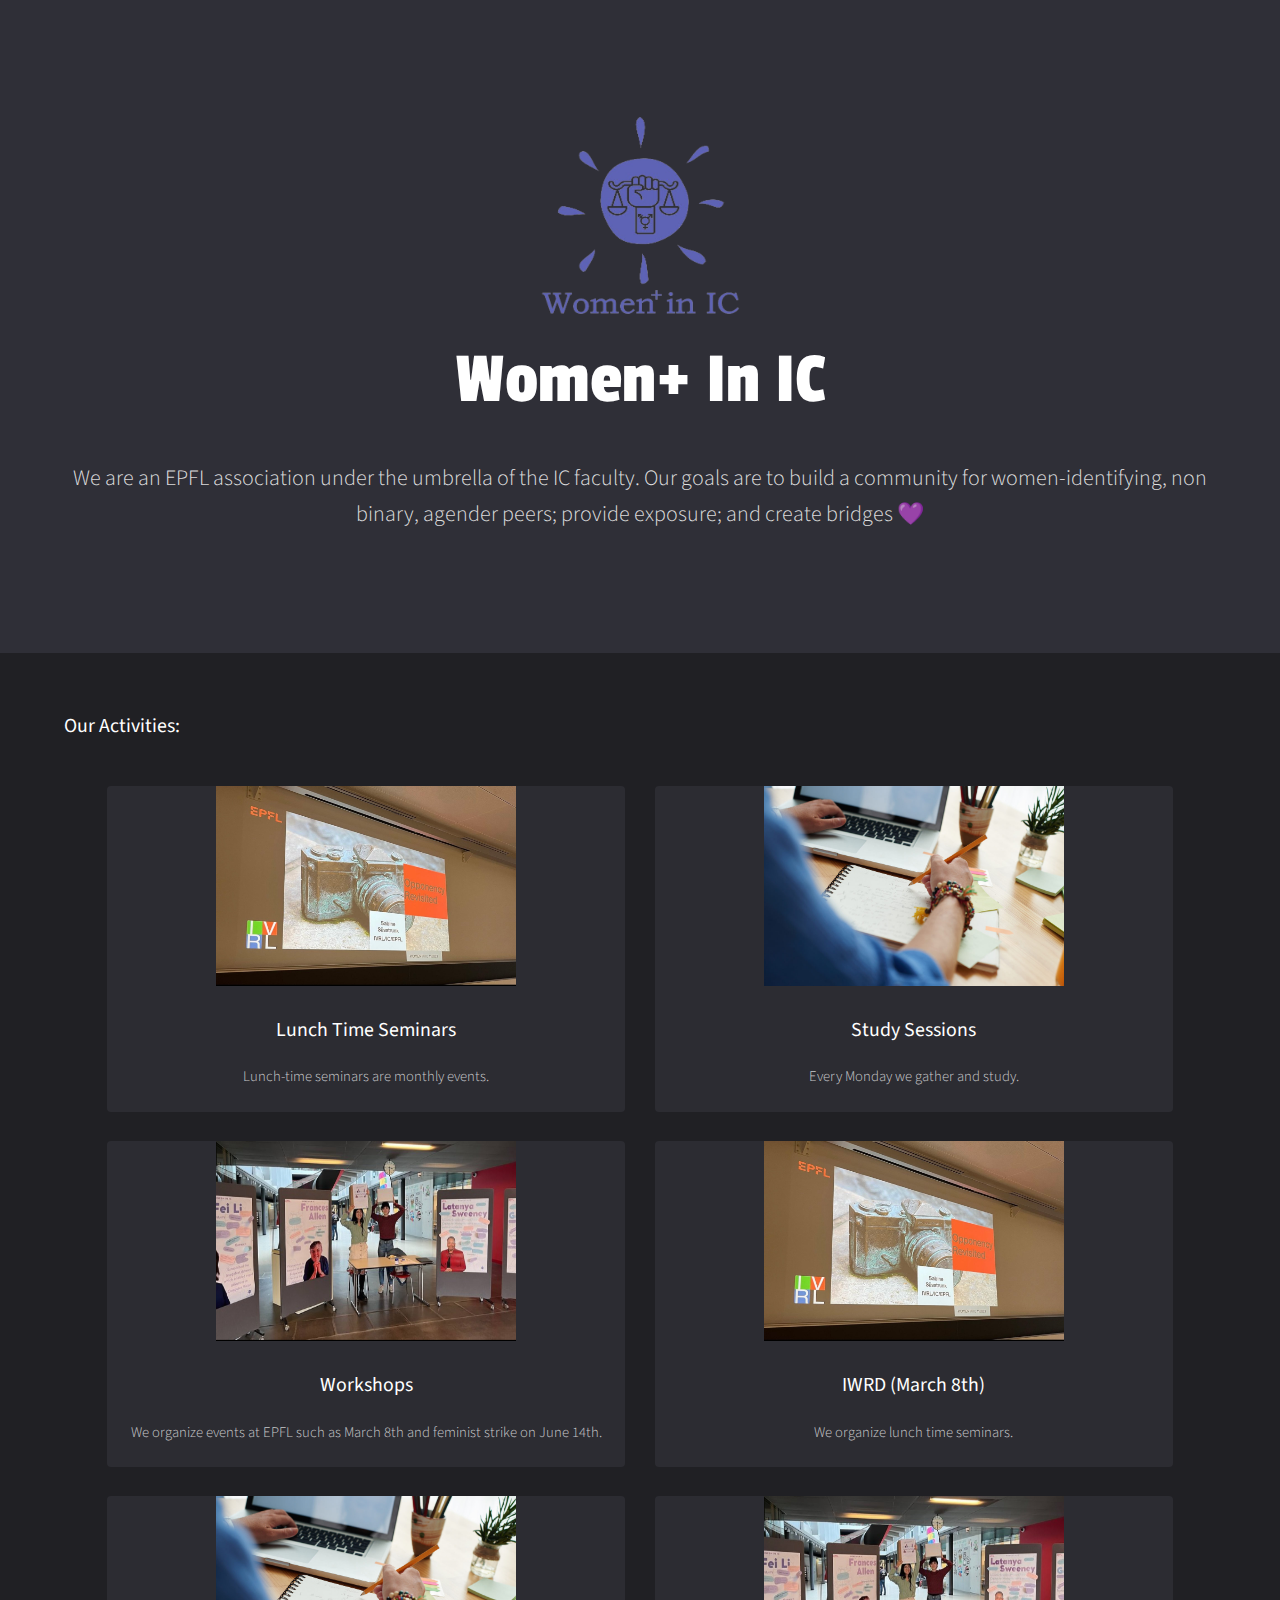
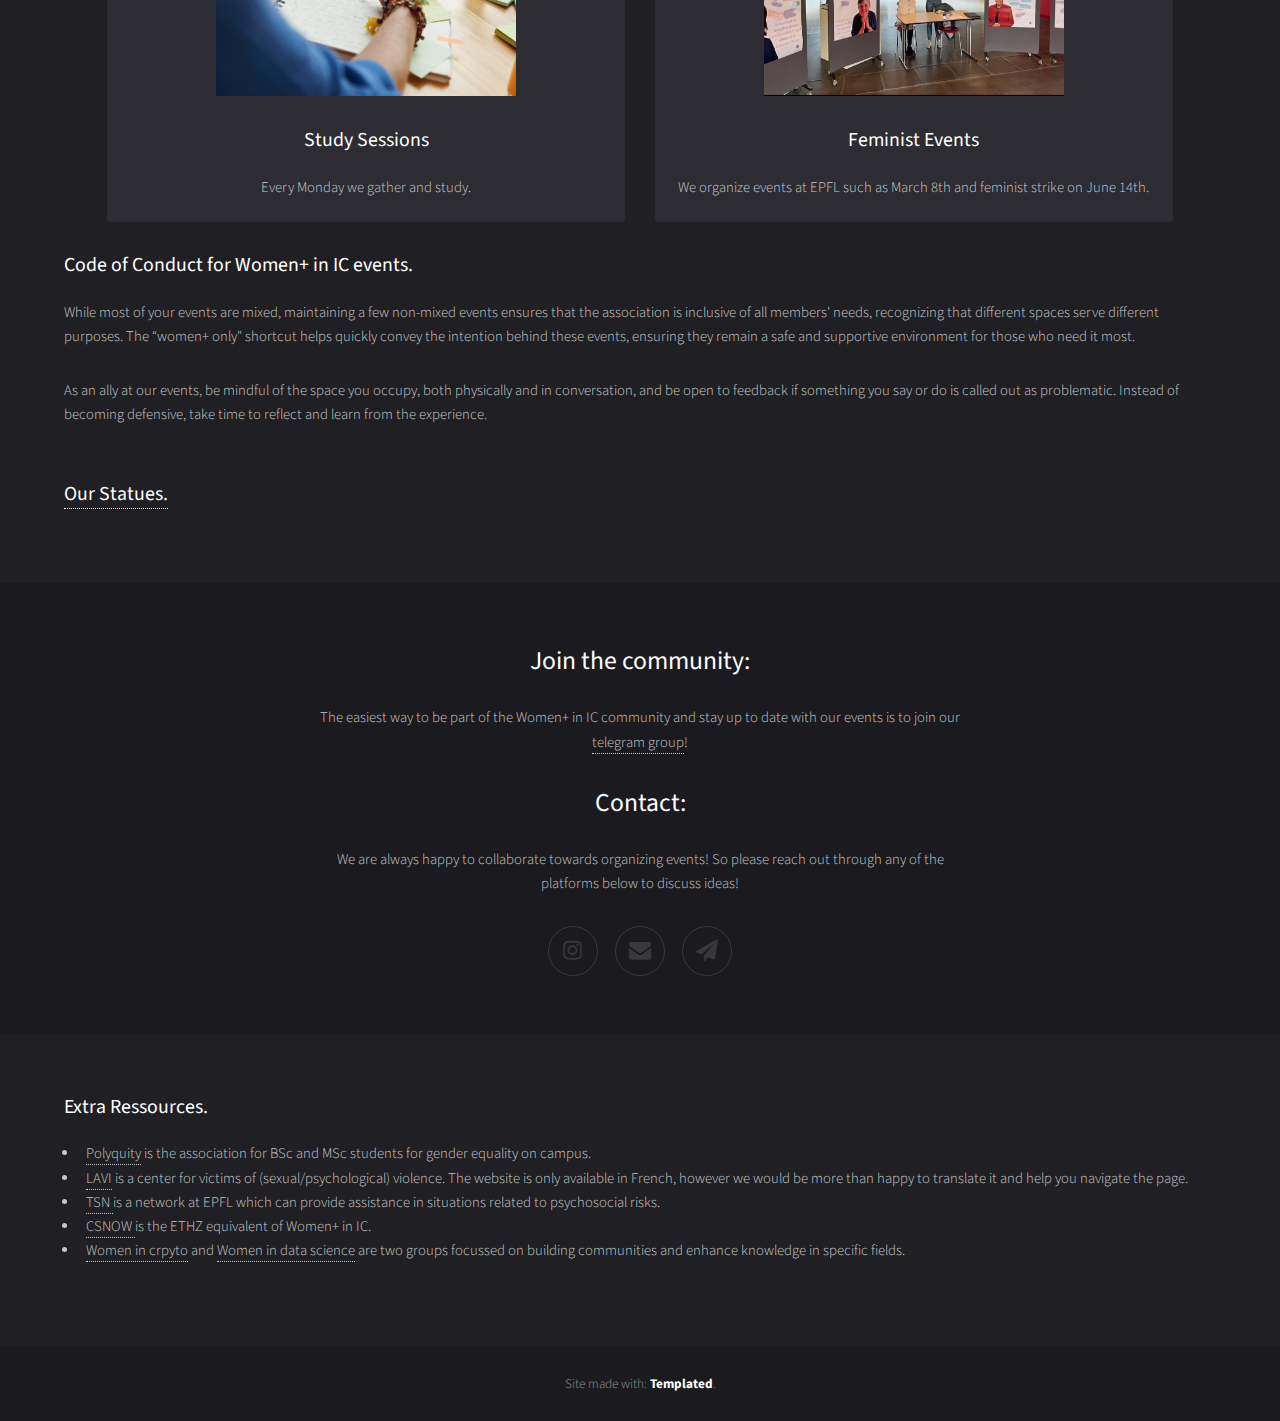
==== commit 8994a9d4: "Update index.html" ====
--- a/index.html
+++ b/index.html
@@ -73,7 +73,7 @@
 								<div class="inner">
 									<h3>Feminist Events</h3>
 									<p>We organize events at EPFL such as March 8th and feminist strike on June 14th.</p>
-									<a href="seminars.html" class="button style3 fit" >Past Events</a>
+									<!--<a href="seminars.html" class="button style3 fit" >Past Events</a>-->
 								</div>
 							</div>
 						</div>
@@ -140,4 +140,6 @@
 			</div>
 
 		<!-- Scripts -->
-			<script src="assets/js/jquery.min.js"></script><script src="assets/js/jquery.scrolly.min.js"></script><script src="assets/js/jquery.poptrox.min.js"></script><script src="assets/js/skel.min.js"></script><script src="assets/js/util.js"></script><script src="assets/js/main.js"></script></body></html>
+			<script src="assets/js/jquery.min.js"></script><script src="assets/js/jquery.scrolly.min.js"></script><script src="assets/js/jquery.poptrox.min.js"></script><script src="assets/js/skel.min.js"></script><script src="assets/js/util.js"></script><script src="assets/js/main.js"></script>
+	</body>
+</html>
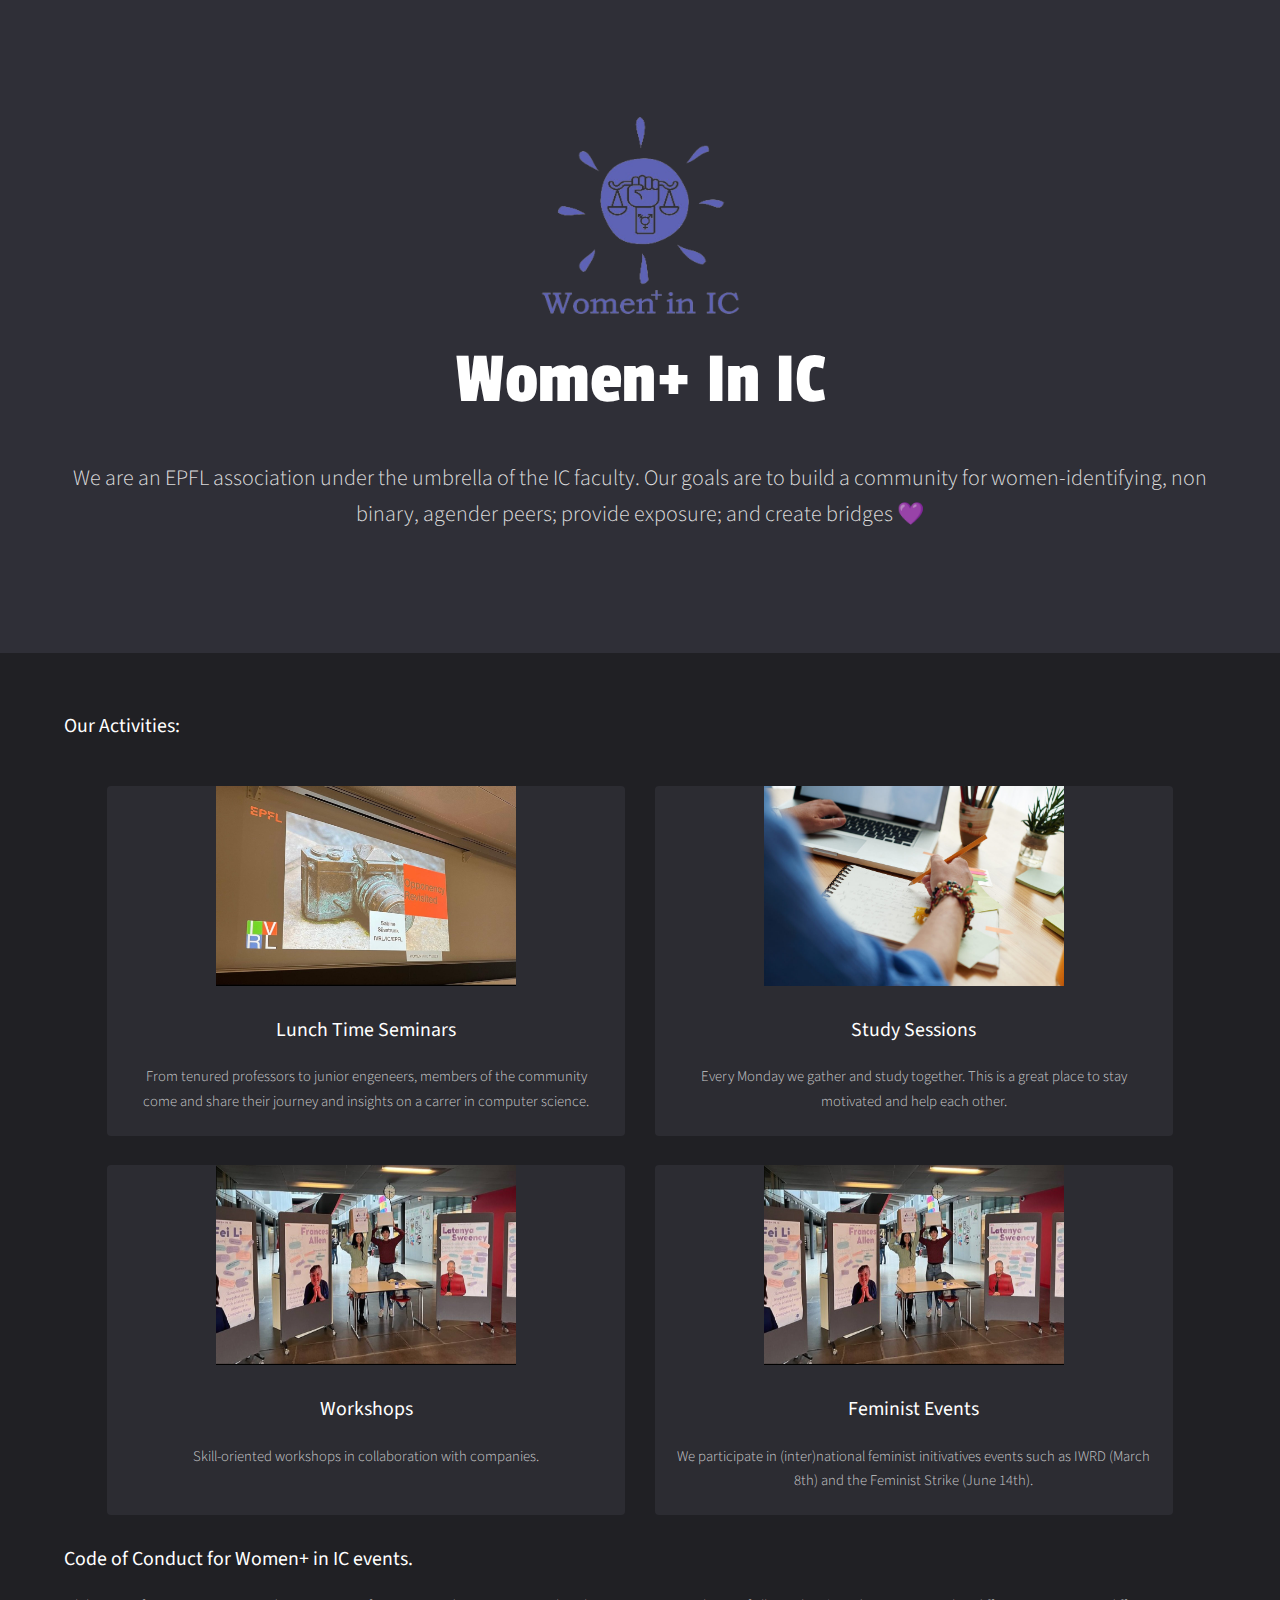
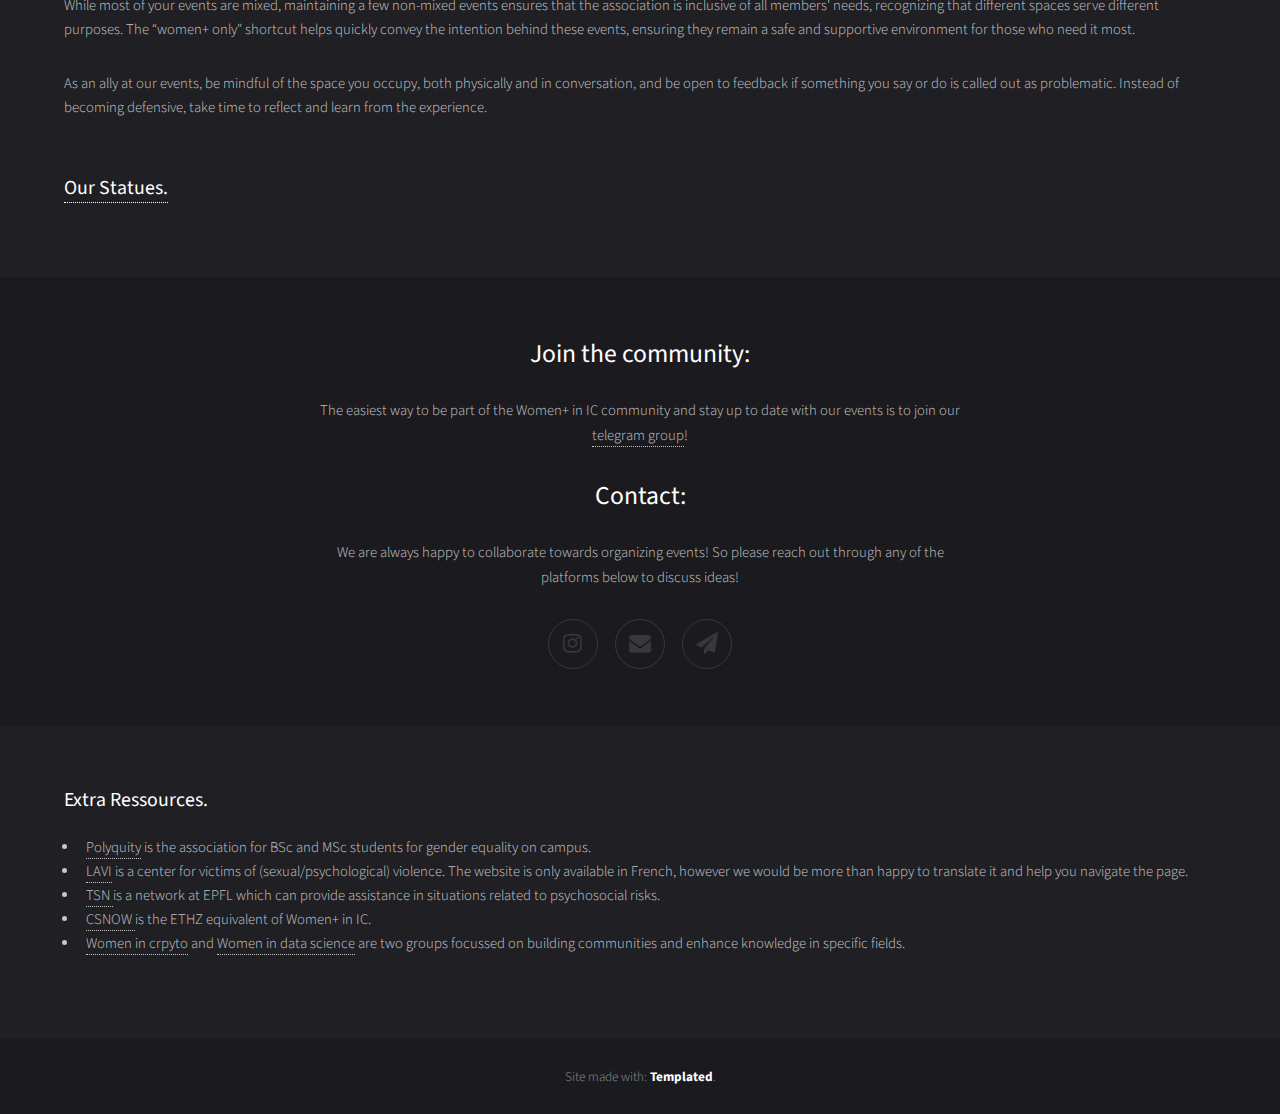
==== commit a6c20797: "Update index.html" ====
--- a/index.html
+++ b/index.html
@@ -1,12 +1,6 @@
 <!DOCTYPE HTML>
 <html><head><title>Women+InIC</title><meta charset="utf-8"><meta name="robots" content="index, follow, max-image-preview:large, max-snippet:-1, max-video-preview:-1"><meta name="viewport" content="width=device-width, initial-scale=1"><link rel="stylesheet" href="assets/css/main.css"></head><body id="top">
 
-			<!-- Banner -->
-			<!--
-				To use a video as your background, set data-video to the name of your video without
-				its extension (eg. images/banner). Your video must be available in both .mp4 and .webm
-				formats to work correctly.
-			-->
 				<section id="banner"><div class="inner"> <!--"images/banner_wic"-->
 						<header>
 							<img src="images/logo_clear.png" alt="" width="200" height="200"> 
@@ -29,7 +23,7 @@
 								<img src="images/seminar.jpg" alt="" width="300" height="200">
 								<div class="inner">
 									<h3>Lunch Time Seminars</h3>
-									<p>Lunch-time seminars are monthly events.</p>
+									<p>From tenured professors to junior engeneers, members of the community come and share their journey and insights on a carrer in computer science.</p>
 									<!-- <a href="seminars.html" class="button fit" >Past Events</a>-->
 								</div>
 							</div>
@@ -38,7 +32,7 @@
 								<img src="images/study.jpg" alt="" width="300" height="200">
 								<div class="inner">
 									<h3>Study Sessions</h3>
-									<p>Every Monday we gather and study.</p>
+									<p>Every Monday we gather and study together. This is a great place to stay motivated and help each other.</p>
 								</div>
 							</div>
 
@@ -46,25 +40,8 @@
 								<img src="images/march8.jpg" alt="" width="300" height="200">
 								<div class="inner">
 									<h3>Workshops</h3>
-									<p>We organize events at EPFL such as March 8th and feminist strike on June 14th.</p>
+									<p>Skill-oriented workshops in collaboration with companies.</p>
 									<!-- <a href="seminars.html" class="button style3 fit" >Past Events</a> -->
-								</div>
-							</div>
-
-							<div class="box">
-								<img src="images/seminar.jpg" alt="" width="300" height="200">
-								<div class="inner">
-									<h3>IWRD (March 8th)</h3>
-									<p>We organize lunch time seminars.</p>
-									<!-- <a href="seminars.html" class="button fit" >Past Events</a> -->
-								</div>
-							</div>
-
-							<div class="box">
-								<img src="images/study.jpg" alt="" width="300" height="200">
-								<div class="inner">
-									<h3>Study Sessions</h3>
-									<p>Every Monday we gather and study.</p>
 								</div>
 							</div>
 
@@ -72,10 +49,14 @@
 								<img src="images/march8.jpg" alt="" width="300" height="200">
 								<div class="inner">
 									<h3>Feminist Events</h3>
-									<p>We organize events at EPFL such as March 8th and feminist strike on June 14th.</p>
+									<p>We participate in (inter)national feminist initivatives events such as IWRD (March 8th) and the Feminist Strike (June 14th).</p>
 									<!--<a href="seminars.html" class="button style3 fit" >Past Events</a>-->
 								</div>
 							</div>
+
+						
+
+
 						</div>
 					</div>
 					<div class="inner">
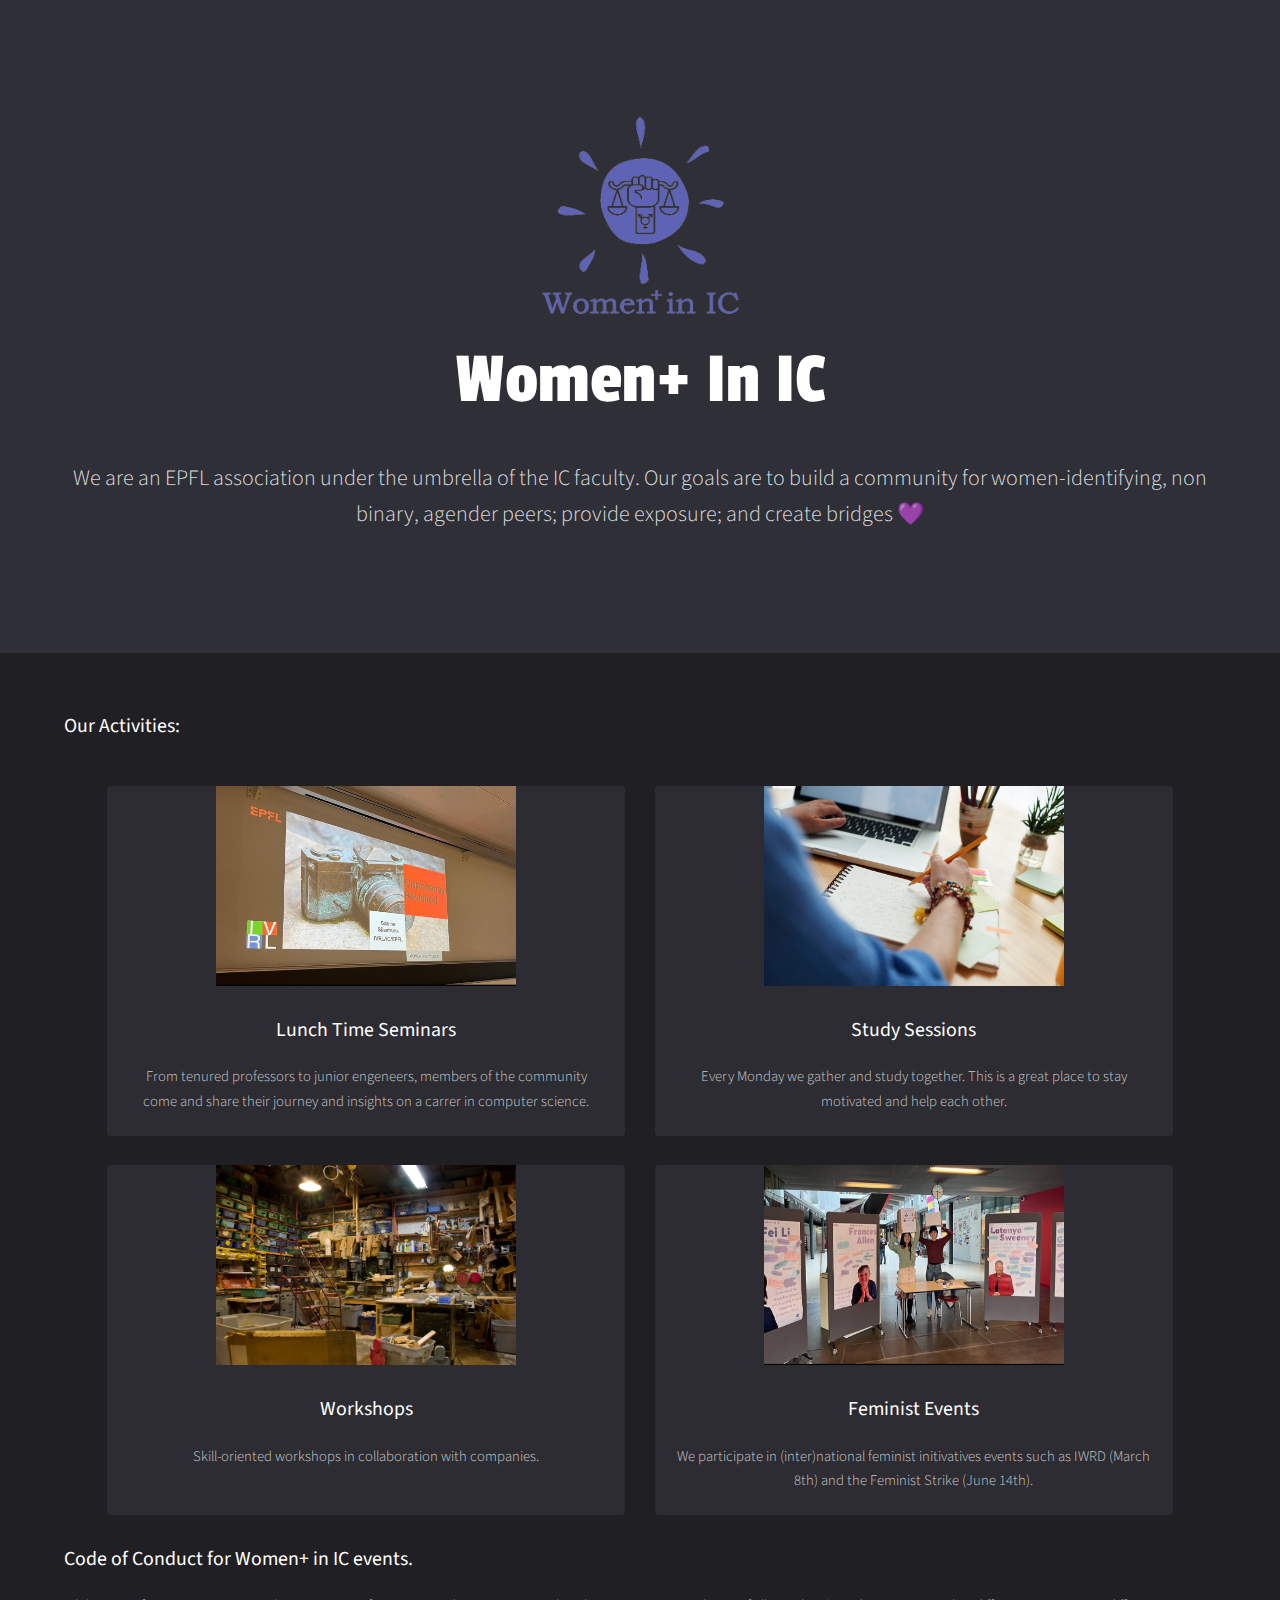
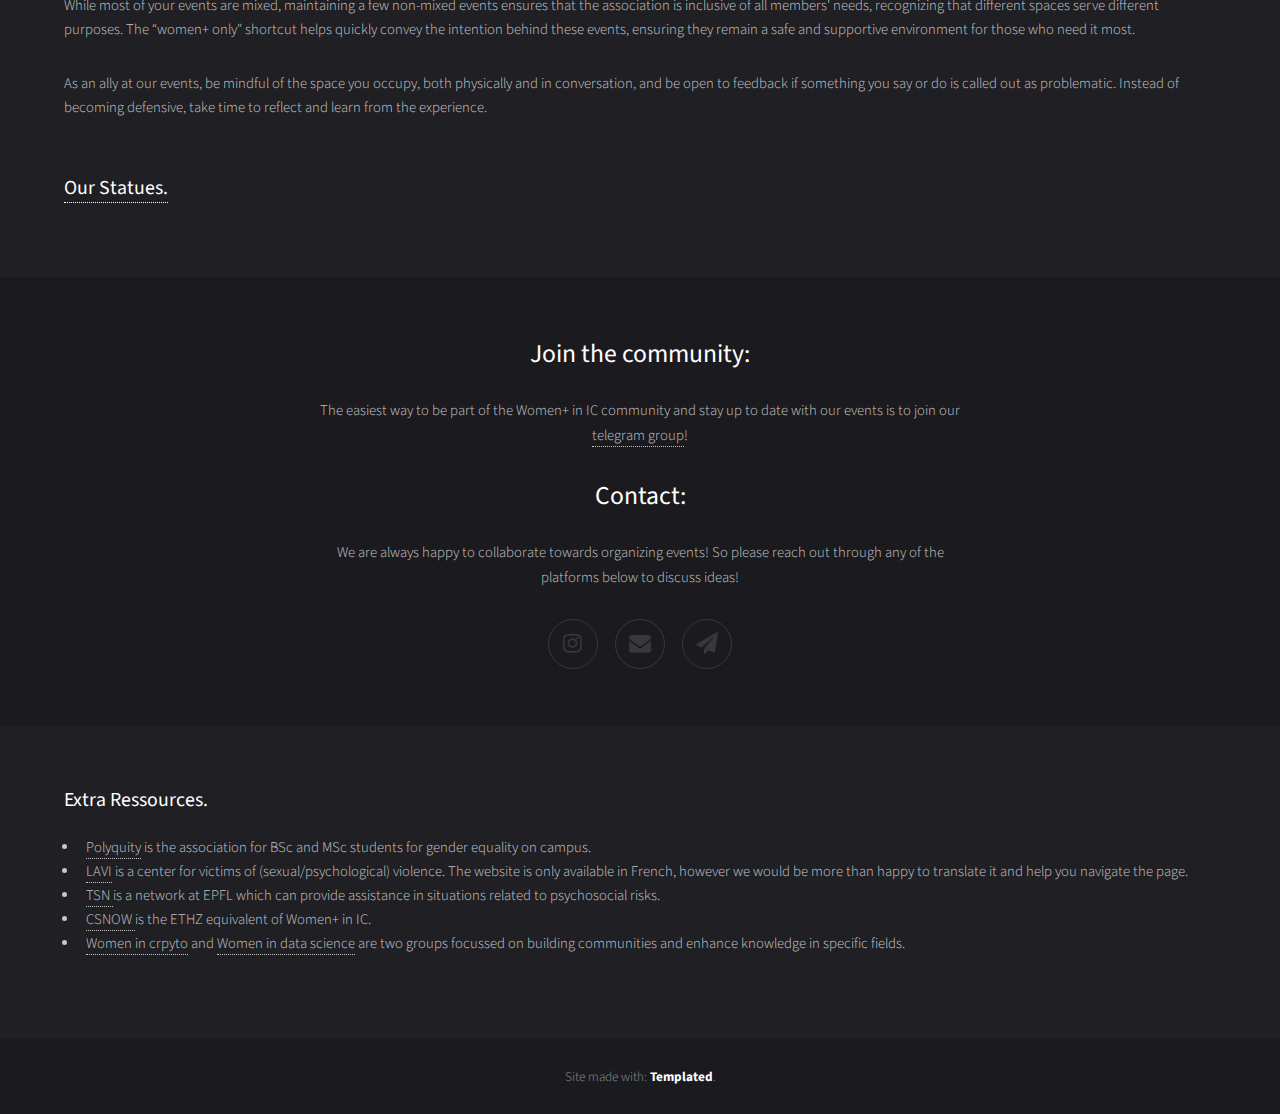
==== commit 95b29148: "Update index.html" ====
--- a/index.html
+++ b/index.html
@@ -37,7 +37,7 @@
 							</div>
 
 							<div class="box">
-								<img src="images/march8.jpg" alt="" width="300" height="200">
+								<img src="images/EWM_shop_2007.jpg" alt="" width="300" height="200">
 								<div class="inner">
 									<h3>Workshops</h3>
 									<p>Skill-oriented workshops in collaboration with companies.</p>
